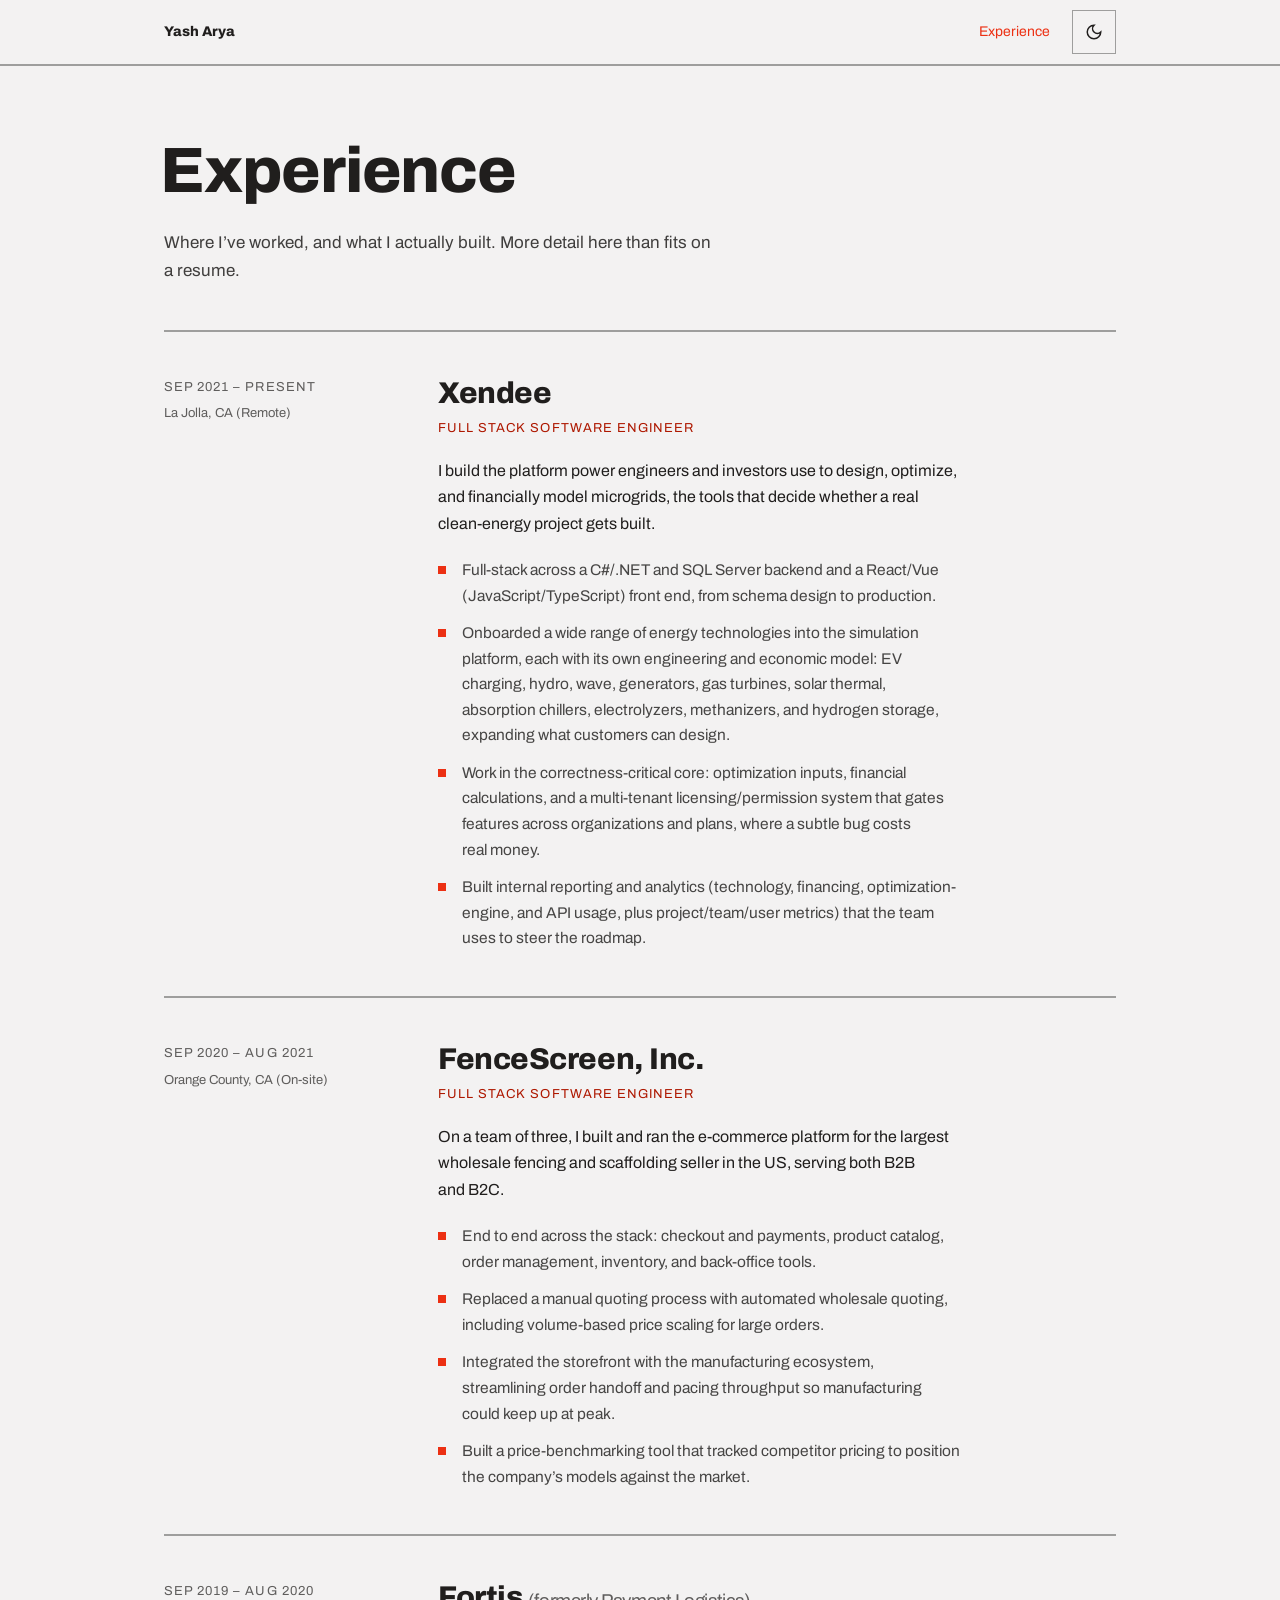
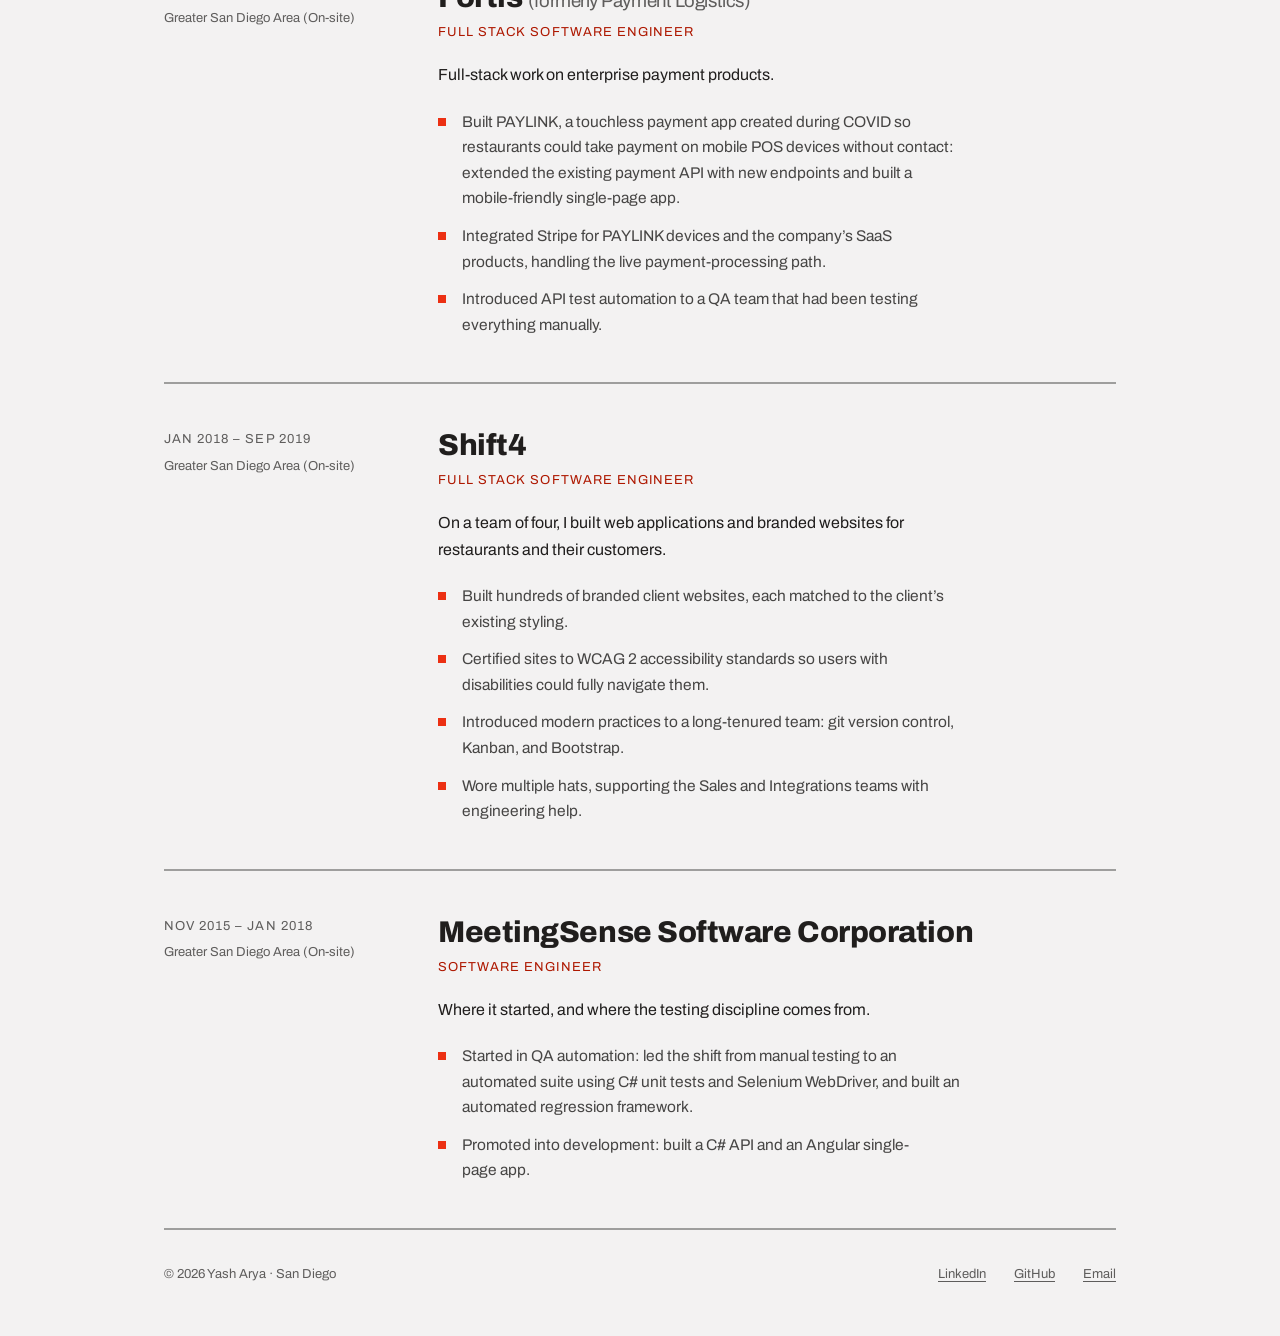
==== experience.html @ 6b177f48 "V1" ====
<!DOCTYPE html>
<html lang="en">
<head>
<meta charset="utf-8">
<meta name="viewport" content="width=device-width, initial-scale=1">
<title>Experience - Yash Arya</title>
<meta name="description" content="Where Yash Arya has worked, and what he actually built: Xendee, FenceScreen, Fortis, Shift4, and MeetingSense. More detail than fits on a resume.">
<meta property="og:title" content="Experience - Yash Arya">
<meta property="og:description" content="Where Yash Arya has worked, and what he actually built. More detail than fits on a resume.">
<meta property="og:type" content="website">
<meta property="og:url" content="https://yasharya.dev/experience">
<link rel="canonical" href="https://yasharya.dev/experience">
<link rel="icon" href="data:image/svg+xml,%3Csvg xmlns='http://www.w3.org/2000/svg' viewBox='0 0 64 64'%3E%3Crect width='64' height='64' fill='%23ec3013'/%3E%3Ctext x='32' y='43' font-family='Archivo,Arial,sans-serif' font-weight='800' font-size='28' fill='%23f3f2f2' text-anchor='middle'%3EYA%3C/text%3E%3C/svg%3E">
<link rel="preconnect" href="https://fonts.googleapis.com">
<link rel="preconnect" href="https://fonts.gstatic.com" crossorigin>
<link rel="stylesheet" href="https://fonts.googleapis.com/css2?family=Archivo:wght@400;600;800&display=swap" media="print" onload="this.media='all'">
<noscript><link rel="stylesheet" href="https://fonts.googleapis.com/css2?family=Archivo:wght@400;600;800&display=swap"></noscript>
<link rel="stylesheet" href="styles.css">
<script>/* Apply a saved theme choice before first paint to avoid a flash. */
try { var t = localStorage.getItem('ya-theme'); if (t) document.documentElement.setAttribute('data-theme', t); } catch (e) {}</script>
</head>
<body>
<a href="#main" class="skip-link">Skip to content</a>
<header>
  <nav class="nav" aria-label="Primary" style="padding: 10px max(clamp(20px, 5vw, 64px), calc((100% - 1080px) / 2 + clamp(20px, 5vw, 64px)))">
    <a href="index.html" class="nav-brand" style="text-decoration: none; color: inherit; display: inline-flex; align-items: center; min-height: 44px; margin-right: auto">Yash Arya</a>
    <a href="experience.html" aria-current="page" style="display: inline-flex; align-items: center; min-height: 44px; padding: 0 6px">Experience</a>
    <button type="button" id="theme-toggle" class="btn btn-secondary btn-icon theme-toggle" aria-label="Switch to dark mode" style="width: 44px; height: 44px">
      <svg class="icon-sun" width="18" height="18" viewBox="0 0 24 24" fill="none" stroke="currentColor" stroke-width="2" stroke-linecap="square" aria-hidden="true"><circle cx="12" cy="12" r="4"></circle><path d="M12 2v2M12 20v2M4.93 4.93l1.41 1.41M17.66 17.66l1.41 1.41M2 12h2M20 12h2M6.34 17.66l-1.41 1.41M19.07 4.93l-1.41 1.41"></path></svg>
      <svg class="icon-moon" width="18" height="18" viewBox="0 0 24 24" fill="none" stroke="currentColor" stroke-width="2" stroke-linecap="square" aria-hidden="true"><path d="M12 3a6 6 0 0 0 9 9 9 9 0 1 1-9-9Z"></path></svg>
    </button>
  </nav>
</header>
<main id="main">
  <div style="max-width: 1080px; margin: 0 auto; padding: 0 clamp(20px, 5vw, 64px)">

    <section aria-labelledby="experience-title" style="padding: clamp(48px, 8vh, 88px) 0 clamp(32px, 5vh, 48px)">
      <h1 id="experience-title" style="font-size: clamp(38px, 6vw, 64px); line-height: 1.04; letter-spacing: -0.02em; margin: 0 0 0 -0.058em">Experience</h1>
      <p style="font-size: 17px; line-height: 1.65; max-width: 58ch; margin: 24px 0 0; color: color-mix(in srgb, var(--color-text) 85%, transparent)">Where I&rsquo;ve worked, and what I actually built. More detail here than fits on a resume.</p>
    </section>

    <article aria-label="Xendee" style="display: flex; flex-wrap: wrap; gap: 20px clamp(32px, 5vw, 72px); padding: clamp(32px, 5vh, 48px) 0; border-top: 2px solid var(--color-divider)">
      <div style="flex: 0 1 210px; min-width: 180px">
        <p style="margin: 0; font-size: 13px; letter-spacing: 0.08em; text-transform: uppercase; font-feature-settings: 'tnum' 1; line-height: 1.6; color: color-mix(in srgb, var(--color-text) 70%, transparent)">Sep 2021 &ndash; Present</p>
        <p style="margin: 6px 0 0; font-size: 13px; line-height: 1.6; color: color-mix(in srgb, var(--color-text) 70%, transparent)">La Jolla, CA (Remote)</p>
      </div>
      <div style="flex: 1 1 46ch; min-width: min(100%, 300px)">
        <h2 style="font-size: clamp(24px, 3vw, 30px); line-height: 1.1; letter-spacing: -0.015em; margin: 0">Xendee</h2>
        <p style="margin: 8px 0 0; font-size: 13px; letter-spacing: 0.08em; text-transform: uppercase; color: var(--color-accent-700)">Full Stack Software Engineer</p>
        <p style="font-size: 16px; line-height: 1.65; max-width: 58ch; margin: 20px 0 0">I build the platform power engineers and investors use to design, optimize, and financially model microgrids, the tools that decide whether a real clean-energy project gets built.</p>
        <ul class="xp-list">
          <li>Full-stack across a C#/.NET and SQL Server backend and a React/Vue (JavaScript/TypeScript) front end, from schema design to production.</li>
          <li>Onboarded a wide range of energy technologies into the simulation platform, each with its own engineering and economic model: EV charging, hydro, wave, generators, gas turbines, solar thermal, absorption chillers, electrolyzers, methanizers, and hydrogen storage, expanding what customers can design.</li>
          <li>Work in the correctness-critical core: optimization inputs, financial calculations, and a multi-tenant licensing/permission system that gates features across organizations and plans, where a subtle bug costs real money.</li>
          <li>Built internal reporting and analytics (technology, financing, optimization-engine, and API usage, plus project/team/user metrics) that the team uses to steer the roadmap.</li>
        </ul>
      </div>
    </article>

    <article aria-label="FenceScreen, Inc." style="display: flex; flex-wrap: wrap; gap: 20px clamp(32px, 5vw, 72px); padding: clamp(32px, 5vh, 48px) 0; border-top: 2px solid var(--color-divider)">
      <div style="flex: 0 1 210px; min-width: 180px">
        <p style="margin: 0; font-size: 13px; letter-spacing: 0.08em; text-transform: uppercase; font-feature-settings: 'tnum' 1; line-height: 1.6; color: color-mix(in srgb, var(--color-text) 70%, transparent)">Sep 2020 &ndash; Aug 2021</p>
        <p style="margin: 6px 0 0; font-size: 13px; line-height: 1.6; color: color-mix(in srgb, var(--color-text) 70%, transparent)">Orange County, CA (On-site)</p>
      </div>
      <div style="flex: 1 1 46ch; min-width: min(100%, 300px)">
        <h2 style="font-size: clamp(24px, 3vw, 30px); line-height: 1.1; letter-spacing: -0.015em; margin: 0">FenceScreen, Inc.</h2>
        <p style="margin: 8px 0 0; font-size: 13px; letter-spacing: 0.08em; text-transform: uppercase; color: var(--color-accent-700)">Full Stack Software Engineer</p>
        <p style="font-size: 16px; line-height: 1.65; max-width: 58ch; margin: 20px 0 0">On a team of three, I built and ran the e-commerce platform for the largest wholesale fencing and scaffolding seller in the US, serving both B2B and B2C.</p>
        <ul class="xp-list">
          <li>End to end across the stack: checkout and payments, product catalog, order management, inventory, and back-office tools.</li>
          <li>Replaced a manual quoting process with automated wholesale quoting, including volume-based price scaling for large orders.</li>
          <li>Integrated the storefront with the manufacturing ecosystem, streamlining order handoff and pacing throughput so manufacturing could keep up at peak.</li>
          <li>Built a price-benchmarking tool that tracked competitor pricing to position the company&rsquo;s models against the market.</li>
        </ul>
      </div>
    </article>

    <article aria-label="Fortis (formerly Payment Logistics)" style="display: flex; flex-wrap: wrap; gap: 20px clamp(32px, 5vw, 72px); padding: clamp(32px, 5vh, 48px) 0; border-top: 2px solid var(--color-divider)">
      <div style="flex: 0 1 210px; min-width: 180px">
        <p style="margin: 0; font-size: 13px; letter-spacing: 0.08em; text-transform: uppercase; font-feature-settings: 'tnum' 1; line-height: 1.6; color: color-mix(in srgb, var(--color-text) 70%, transparent)">Sep 2019 &ndash; Aug 2020</p>
        <p style="margin: 6px 0 0; font-size: 13px; line-height: 1.6; color: color-mix(in srgb, var(--color-text) 70%, transparent)">Greater San Diego Area (On-site)</p>
      </div>
      <div style="flex: 1 1 46ch; min-width: min(100%, 300px)">
        <h2 style="font-size: clamp(24px, 3vw, 30px); line-height: 1.1; letter-spacing: -0.015em; margin: 0">Fortis <span style="font-weight: 400; font-size: 0.62em; color: color-mix(in srgb, var(--color-text) 70%, transparent)">(formerly Payment Logistics)</span></h2>
        <p style="margin: 8px 0 0; font-size: 13px; letter-spacing: 0.08em; text-transform: uppercase; color: var(--color-accent-700)">Full Stack Software Engineer</p>
        <p style="font-size: 16px; line-height: 1.65; max-width: 58ch; margin: 20px 0 0">Full-stack work on enterprise payment products.</p>
        <ul class="xp-list">
          <li>Built PAYLINK, a touchless payment app created during COVID so restaurants could take payment on mobile POS devices without contact: extended the existing payment API with new endpoints and built a mobile-friendly single-page app.</li>
          <li>Integrated Stripe for PAYLINK devices and the company&rsquo;s SaaS products, handling the live payment-processing path.</li>
          <li>Introduced API test automation to a QA team that had been testing everything manually.</li>
        </ul>
      </div>
    </article>

    <article aria-label="Shift4" style="display: flex; flex-wrap: wrap; gap: 20px clamp(32px, 5vw, 72px); padding: clamp(32px, 5vh, 48px) 0; border-top: 2px solid var(--color-divider)">
      <div style="flex: 0 1 210px; min-width: 180px">
        <p style="margin: 0; font-size: 13px; letter-spacing: 0.08em; text-transform: uppercase; font-feature-settings: 'tnum' 1; line-height: 1.6; color: color-mix(in srgb, var(--color-text) 70%, transparent)">Jan 2018 &ndash; Sep 2019</p>
        <p style="margin: 6px 0 0; font-size: 13px; line-height: 1.6; color: color-mix(in srgb, var(--color-text) 70%, transparent)">Greater San Diego Area (On-site)</p>
      </div>
      <div style="flex: 1 1 46ch; min-width: min(100%, 300px)">
        <h2 style="font-size: clamp(24px, 3vw, 30px); line-height: 1.1; letter-spacing: -0.015em; margin: 0">Shift4</h2>
        <p style="margin: 8px 0 0; font-size: 13px; letter-spacing: 0.08em; text-transform: uppercase; color: var(--color-accent-700)">Full Stack Software Engineer</p>
        <p style="font-size: 16px; line-height: 1.65; max-width: 58ch; margin: 20px 0 0">On a team of four, I built web applications and branded websites for restaurants and their customers.</p>
        <ul class="xp-list">
          <li>Built hundreds of branded client websites, each matched to the client&rsquo;s existing styling.</li>
          <li>Certified sites to WCAG 2 accessibility standards so users with disabilities could fully navigate them.</li>
          <li>Introduced modern practices to a long-tenured team: git version control, Kanban, and Bootstrap.</li>
          <li>Wore multiple hats, supporting the Sales and Integrations teams with engineering help.</li>
        </ul>
      </div>
    </article>

    <article aria-label="MeetingSense Software Corporation" style="display: flex; flex-wrap: wrap; gap: 20px clamp(32px, 5vw, 72px); padding: clamp(32px, 5vh, 48px) 0; border-top: 2px solid var(--color-divider)">
      <div style="flex: 0 1 210px; min-width: 180px">
        <p style="margin: 0; font-size: 13px; letter-spacing: 0.08em; text-transform: uppercase; font-feature-settings: 'tnum' 1; line-height: 1.6; color: color-mix(in srgb, var(--color-text) 70%, transparent)">Nov 2015 &ndash; Jan 2018</p>
        <p style="margin: 6px 0 0; font-size: 13px; line-height: 1.6; color: color-mix(in srgb, var(--color-text) 70%, transparent)">Greater San Diego Area (On-site)</p>
      </div>
      <div style="flex: 1 1 46ch; min-width: min(100%, 300px)">
        <h2 style="font-size: clamp(24px, 3vw, 30px); line-height: 1.1; letter-spacing: -0.015em; margin: 0">MeetingSense Software Corporation</h2>
        <p style="margin: 8px 0 0; font-size: 13px; letter-spacing: 0.08em; text-transform: uppercase; color: var(--color-accent-700)">Software Engineer</p>
        <p style="font-size: 16px; line-height: 1.65; max-width: 58ch; margin: 20px 0 0">Where it started, and where the testing discipline comes from.</p>
        <ul class="xp-list">
          <li>Started in QA automation: led the shift from manual testing to an automated suite using C# unit tests and Selenium WebDriver, and built an automated regression framework.</li>
          <li>Promoted into development: built a C# API and an Angular single-page app.</li>
        </ul>
      </div>
    </article>

    <footer style="border-top: 2px solid var(--color-divider); padding: 22px 0 40px; display: flex; flex-wrap: wrap; align-items: center; gap: 8px 28px; font-size: 13px; color: color-mix(in srgb, var(--color-text) 70%, transparent)">
      <p style="margin: 0; margin-right: auto">&copy; 2026 Yash Arya · San Diego</p>
      <a href="https://linkedin.com/in/yasharyadev" style="display: inline-flex; align-items: center; min-height: 44px; color: inherit">LinkedIn</a>
      <a href="https://github.com/yasharya-dev" style="display: inline-flex; align-items: center; min-height: 44px; color: inherit">GitHub</a>
      <a href="mailto:yash@yasharya.dev" style="display: inline-flex; align-items: center; min-height: 44px; color: inherit">Email</a>
    </footer>

  </div>
</main>
<script src="theme.js"></script>
</body>
</html>
---- styles.css ----
/* Modernist — design-system tokens and component classes. This file is the source of truth for the system's look; retune it here and see readme.md. */
/* Font (Archivo) loads via <link> in each page's <head>, not @import. */

:root {
  --color-bg: #f3f2f2;
  --color-surface: #eae9e9;
  --color-text: #201e1d;
  --color-accent: #ec3013;
  --color-accent-2: #e15b47;
  --color-divider: color-mix(in srgb, #201e1d 40%, transparent);

  /* Tonal ramps — generated in OKLCH on one shared lightness scale, so the
     same step of any role matches the others in visual value. */
  --color-neutral-100: #f8f4f4;
  --color-neutral-200: #eae7e7;
  --color-neutral-300: #d7d3d3;
  --color-neutral-400: #bab6b6;
  --color-neutral-500: #9b9797;
  --color-neutral-600: #7d7979;
  --color-neutral-700: #605d5d;
  --color-neutral-800: #444141;
  --color-neutral-900: #2d2b2b;

  --color-accent-100: #fff2ef;
  --color-accent-200: #ffe0d9;
  --color-accent-300: #ffc4b8;
  --color-accent-400: #ff9783;
  --color-accent-500: #ff563c;
  --color-accent-600: #dd2b0f;
  --color-accent-700: #ae1800;
  --color-accent-800: #7c1405;
  --color-accent-900: #4d170e;

  --color-accent-2-100: #fff2ef;
  --color-accent-2-200: #ffe0da;
  --color-accent-2-300: #ffc4b9;
  --color-accent-2-400: #ff9784;
  --color-accent-2-500: #ef6853;
  --color-accent-2-600: #c94b39;
  --color-accent-2-700: #9e3526;
  --color-accent-2-800: #71261b;
  --color-accent-2-900: #471d16;

  --font-heading: "Archivo", system-ui, sans-serif;
  --font-heading-weight: 800;
  --font-body: "Archivo", system-ui, sans-serif;

  --space-1: 4.0px;
  --space-2: 8.0px;
  --space-3: 12.0px;
  --space-4: 16.0px;
  --space-6: 24.0px;
  --space-8: 32.0px;

  --radius-sm: 0px;
  --radius-md: 0px;
  --radius-lg: 0px;

  /* Elevation — derived from the ground: soft ink-tinted shadows on a
     light theme, a hairline edge + ambient darkness on a dark one. */
  --shadow-sm: 0 1px 2px color-mix(in srgb, #2d2b2b 14%, transparent);
  --shadow-md: 0 3px 10px color-mix(in srgb, #2d2b2b 16%, transparent);
  --shadow-lg: 0 12px 32px color-mix(in srgb, #2d2b2b 22%, transparent);
}

body {
  background: var(--color-bg);
  color: var(--color-text);
  font-family: var(--font-body);
}
h1, h2, h3, h4 { font-family: var(--font-heading); font-weight: var(--font-heading-weight); }

.grayscale{filter:grayscale(1) contrast(1.08)}

/* ══════════════════════════════════════════════════════════════════════════
   Components — built with the tokens above. Plain CSS
   on plain HTML: no JavaScript, no build step. Each class is documented in
   readme.md and demonstrated in foundations/ and components/.
   ══════════════════════════════════════════════════════════════════════ */

*, *::before, *::after { box-sizing: border-box; }
body { margin: 0; font-size: 15px; line-height: 1.55; font-weight: 400; }
h1, h2, h3, h4, h5, h6 {
  font-family: var(--font-heading); font-weight: var(--font-heading-weight);
  line-height: 1.12; letter-spacing: -0.015em; margin: 0 0 var(--space-2);
}
h1 { font-size: 42px; }
h2 { font-size: 32px; }
h3 { font-size: 25px; }
h4 { font-size: 20px; }
h5 { font-size: 16px; }
h6 { font-size: 13px; }
h6 { letter-spacing: 0.08em; text-transform: uppercase; }
p { margin: 0 0 var(--space-3); }
a { color: var(--color-accent); text-underline-offset: 3px; }
img { display: block; max-width: 100%; }
figure { margin: 0; }
figcaption {
  font-size: 11px; margin-top: var(--space-1);
  color: color-mix(in srgb, var(--color-text) 55%, transparent);
}
.text-muted { color: color-mix(in srgb, var(--color-text) 55%, transparent); }
:focus { outline: none; }
:focus-visible { outline: 2px solid var(--color-accent); outline-offset: 2px; }
::selection { background: color-mix(in srgb, var(--color-accent) 30%, transparent); }

/* — rules — */
.hr {
  height: 2px; border: 0; margin: var(--space-4) 0;
  background: var(--color-divider);
}

/* — buttons — */
.btn {
  display: inline-flex; align-items: center; justify-content: center; gap: 6px;
  cursor: pointer; text-decoration: none;
  font-family: var(--font-heading); font-weight: var(--font-heading-weight);
  font-size: 14px; line-height: 1.2; color: var(--color-text); /* matches the .input's 14px —
     the pair sits side by side in sign-up rows */
  background: transparent; border: 1px solid transparent;
  padding: var(--space-2) calc(var(--space-3) * 1.2);
  border-radius: var(--radius-md);
}
.btn svg { display: block; }
.btn:disabled { opacity: 0.45; cursor: not-allowed; }
.btn-primary { background: var(--color-accent); color: var(--color-bg); }
.btn-primary:hover { background: var(--color-accent-600); }
.btn-primary:active { background: var(--color-accent-700); }
.btn-secondary { border-color: var(--color-divider); }
.btn-secondary:hover { background: color-mix(in srgb, var(--color-text) 7%, transparent); }
.btn-secondary:active { background: color-mix(in srgb, var(--color-text) 14%, transparent); }
.btn-ghost { color: var(--color-accent); padding-inline: var(--space-1); }
.btn-ghost:hover { background: color-mix(in srgb, var(--color-accent) 10%, transparent); }
.btn-ghost:active { background: color-mix(in srgb, var(--color-accent) 18%, transparent); }
.btn-icon { width: 36px; height: 36px; padding: 0; }
.btn-block { width: 100%; margin-top: var(--space-2); justify-content: flex-start; text-align: left; }

/* — forms — */
.field > label {
  display: block; font-size: 12px; margin-bottom: 5px;
  color: color-mix(in srgb, var(--color-text) 70%, transparent);
}
.input {
  width: 100%; min-height: 36px; padding: 6px 10px; font: inherit;
  font-size: 14px; color: var(--color-text); caret-color: var(--color-accent);
  background: var(--color-surface);
  border: 1px solid var(--color-divider); border-radius: var(--radius-md);
}
.input:hover { border-color: color-mix(in srgb, var(--color-text) 45%, transparent); }
.input:focus-visible { border-color: var(--color-accent); outline-offset: 0; }
textarea.input { min-height: 90px; resize: vertical; }
.radio { display: inline-flex; align-items: center; gap: 8px; cursor: pointer; font-size: 14px; }
.radio input, .seg-opt input {
  position: absolute; opacity: 0; width: 0; height: 0; pointer-events: none;
}
.radio .dot {
  width: 16px; height: 16px; flex: none; border-radius: 50%;
  border: 1.5px solid var(--color-divider);
}
.radio:hover .dot { border-color: var(--color-accent); }
.radio input:checked + .dot {
  border-color: var(--color-accent); background: var(--color-accent);
  box-shadow: inset 0 0 0 4px var(--color-bg);
}
.radio input:focus-visible + .dot { outline: 2px solid var(--color-accent); outline-offset: 2px; }
.seg {
  display: inline-flex; overflow: hidden;
  border: 1px solid var(--color-divider); border-radius: var(--radius-md);
}
.seg-opt {
  display: inline-flex; align-items: center; gap: 6px;
  padding: 7px 12px; font-size: 13px; cursor: pointer;
}
.seg-opt + .seg-opt { border-left: 1px solid var(--color-divider); }
.seg-opt:has(input:checked) { background: var(--color-accent); color: var(--color-bg); }
.seg-opt:not(:has(input:checked)):hover { background: color-mix(in srgb, var(--color-text) 7%, transparent); }
.seg-opt:has(input:focus-visible) { outline: 2px solid var(--color-accent); outline-offset: -2px; }

/* — cards — */
.card {
  display: flex; flex-direction: column; gap: var(--space-2);
  padding: var(--space-3); border-radius: var(--radius-md); background: var(--color-surface);
}
.card-kicker { font-size: 10px; letter-spacing: 0.1em; text-transform: uppercase; color: var(--color-accent); }
.card-title {
  font-family: var(--font-heading); font-weight: var(--font-heading-weight);
  font-size: 17px; line-height: 1.2;
}
.card-body { margin: 0; font-size: 13px; opacity: 0.8; flex: 1; }
.card-meta {
  display: flex; align-items: center; gap: 6px; font-size: 11px;
  color: color-mix(in srgb, var(--color-text) 50%, transparent);
}
.elev-sm { box-shadow: var(--shadow-sm); }
.elev-md { box-shadow: var(--shadow-md); }
.elev-lg { box-shadow: var(--shadow-lg); }

/* — tags — */
.tag {
  display: inline-flex; align-items: center; font-size: 11px;
  letter-spacing: 0.02em; padding: 3px 10px;
  border-radius: calc(var(--radius-md) * 0.75);
}
.tag-accent { background: var(--color-accent-100); color: var(--color-accent-800); }
.tag-accent-2 { background: var(--color-accent-2-100); color: var(--color-accent-2-800); }
.tag-neutral { background: var(--color-neutral-100); color: var(--color-neutral-800); }
.tag-outline { border: 1px solid var(--color-accent); color: var(--color-accent); }

/* — navigation — */
.nav {
  display: flex; align-items: center; gap: var(--space-4);
  padding: var(--space-3) var(--space-4);
  border-bottom: 2px solid var(--color-divider);
}
.nav-brand {
  font-family: var(--font-heading); font-weight: var(--font-heading-weight);
  font-size: 18px; margin-right: auto;
}
.nav a { color: inherit; text-decoration: none; font-size: 14px; }
.nav a:hover, .nav a[aria-current='page'] { color: var(--color-accent); }

/* — tables — */
.table { width: 100%; border-collapse: collapse; font-size: 14px; }
.table th {
  text-align: left; font-size: 11px; letter-spacing: 0.08em; text-transform: uppercase;
  color: color-mix(in srgb, var(--color-text) 60%, transparent);
  padding: var(--space-2); border-bottom: 2px solid var(--color-divider);
}
.table td {
  padding: var(--space-2);
  border-bottom: 1px solid var(--color-divider);
}
.table tbody tr:hover { background: color-mix(in srgb, var(--color-text) 4%, transparent); }

/* — dialog — */
.dialog-backdrop {
  position: fixed; inset: 0; display: grid; place-items: center;
  padding: var(--space-4);
  background: color-mix(in srgb, var(--color-neutral-900) 50%, transparent);
}
.dialog {
  width: min(440px, 100%); display: flex; flex-direction: column; gap: var(--space-3);
  padding: var(--space-4); border-radius: var(--radius-lg);
  background: var(--color-surface); box-shadow: var(--shadow-lg);
}
.dialog-title {
  font-family: var(--font-heading); font-weight: var(--font-heading-weight);
  font-size: 20px;
}
.dialog-body { font-size: 14px; opacity: 0.85; }
.dialog-actions { display: flex; justify-content: flex-end; gap: var(--space-2); margin-top: var(--space-2); }

/* ==========================================================================
   App layer: site-specific styles for yasharya.dev (theming, skip link,
   experience list). Design-system tokens and components are above.
   ========================================================================== */

html { -webkit-text-size-adjust: 100%; }
body { margin: 0; text-wrap: pretty; }
a { color: var(--color-accent-700); }
a:hover { color: var(--color-accent); }

/* Dark theme: the same tokens re-seated on a near-black ground. Applied by the
   toggle (html[data-theme='dark']) or by the OS when the visitor hasn't chosen. */
html[data-theme='dark'] {
  color-scheme: dark;
  --color-bg: #171615; --color-surface: #211f1e; --color-text: #f3f2f2;
  --color-divider: color-mix(in srgb, #f3f2f2 40%, transparent);
  --color-neutral-100: #2d2b2b; --color-neutral-200: #444141; --color-neutral-300: #605d5d;
  --color-neutral-400: #7d7979; --color-neutral-600: #bab6b6; --color-neutral-700: #d7d3d3;
  --color-neutral-800: #eae7e7; --color-neutral-900: #f8f4f4;
  --color-accent-100: #4d170e; --color-accent-200: #7c1405; --color-accent-300: #ae1800;
  --color-accent-400: #dd2b0f; --color-accent-600: #ff9783; --color-accent-700: #ffc4b8;
  --color-accent-800: #ffe0d9; --color-accent-900: #fff2ef;
  --shadow-sm: 0 1px 2px rgba(0,0,0,0.5); --shadow-md: 0 3px 10px rgba(0,0,0,0.55); --shadow-lg: 0 12px 32px rgba(0,0,0,0.6);
}
@media (prefers-color-scheme: dark) {
  html:not([data-theme='light']) {
    color-scheme: dark;
    --color-bg: #171615; --color-surface: #211f1e; --color-text: #f3f2f2;
    --color-divider: color-mix(in srgb, #f3f2f2 40%, transparent);
    --color-neutral-100: #2d2b2b; --color-neutral-200: #444141; --color-neutral-300: #605d5d;
    --color-neutral-400: #7d7979; --color-neutral-600: #bab6b6; --color-neutral-700: #d7d3d3;
    --color-neutral-800: #eae7e7; --color-neutral-900: #f8f4f4;
    --color-accent-100: #4d170e; --color-accent-200: #7c1405; --color-accent-300: #ae1800;
    --color-accent-400: #dd2b0f; --color-accent-600: #ff9783; --color-accent-700: #ffc4b8;
    --color-accent-800: #ffe0d9; --color-accent-900: #fff2ef;
    --shadow-sm: 0 1px 2px rgba(0,0,0,0.5); --shadow-md: 0 3px 10px rgba(0,0,0,0.55); --shadow-lg: 0 12px 32px rgba(0,0,0,0.6);
  }
}

/* Skip-to-content link: off-screen until focused. */
.skip-link {
  position: fixed; left: 16px; top: -100px; z-index: 100;
  background: var(--color-accent); color: #f3f2f2;
  padding: 12px 16px; font-family: var(--font-heading); font-weight: 800;
  font-size: 14px; text-decoration: none;
}
.skip-link:focus { top: 16px; }

/* Theme toggle icon: moon shows in light mode (tap to go dark), sun in dark mode. */
.theme-toggle .icon-sun { display: none; }
.theme-toggle .icon-moon { display: block; }
html[data-theme='dark'] .theme-toggle .icon-sun { display: block; }
html[data-theme='dark'] .theme-toggle .icon-moon { display: none; }
@media (prefers-color-scheme: dark) {
  html:not([data-theme='light']) .theme-toggle .icon-sun { display: block; }
  html:not([data-theme='light']) .theme-toggle .icon-moon { display: none; }
}

/* Experience list: accent square bullet markers. */
.xp-list { list-style: none; margin: 20px 0 0; padding: 0; display: grid; gap: 12px; }
.xp-list li {
  position: relative; padding-left: 24px;
  font-size: 15.5px; line-height: 1.65; max-width: 58ch;
  color: color-mix(in srgb, var(--color-text) 82%, transparent);
}
.xp-list li::before {
  content: ''; position: absolute; left: 0; top: 9px;
  width: 8px; height: 8px; background: var(--color-accent);
}
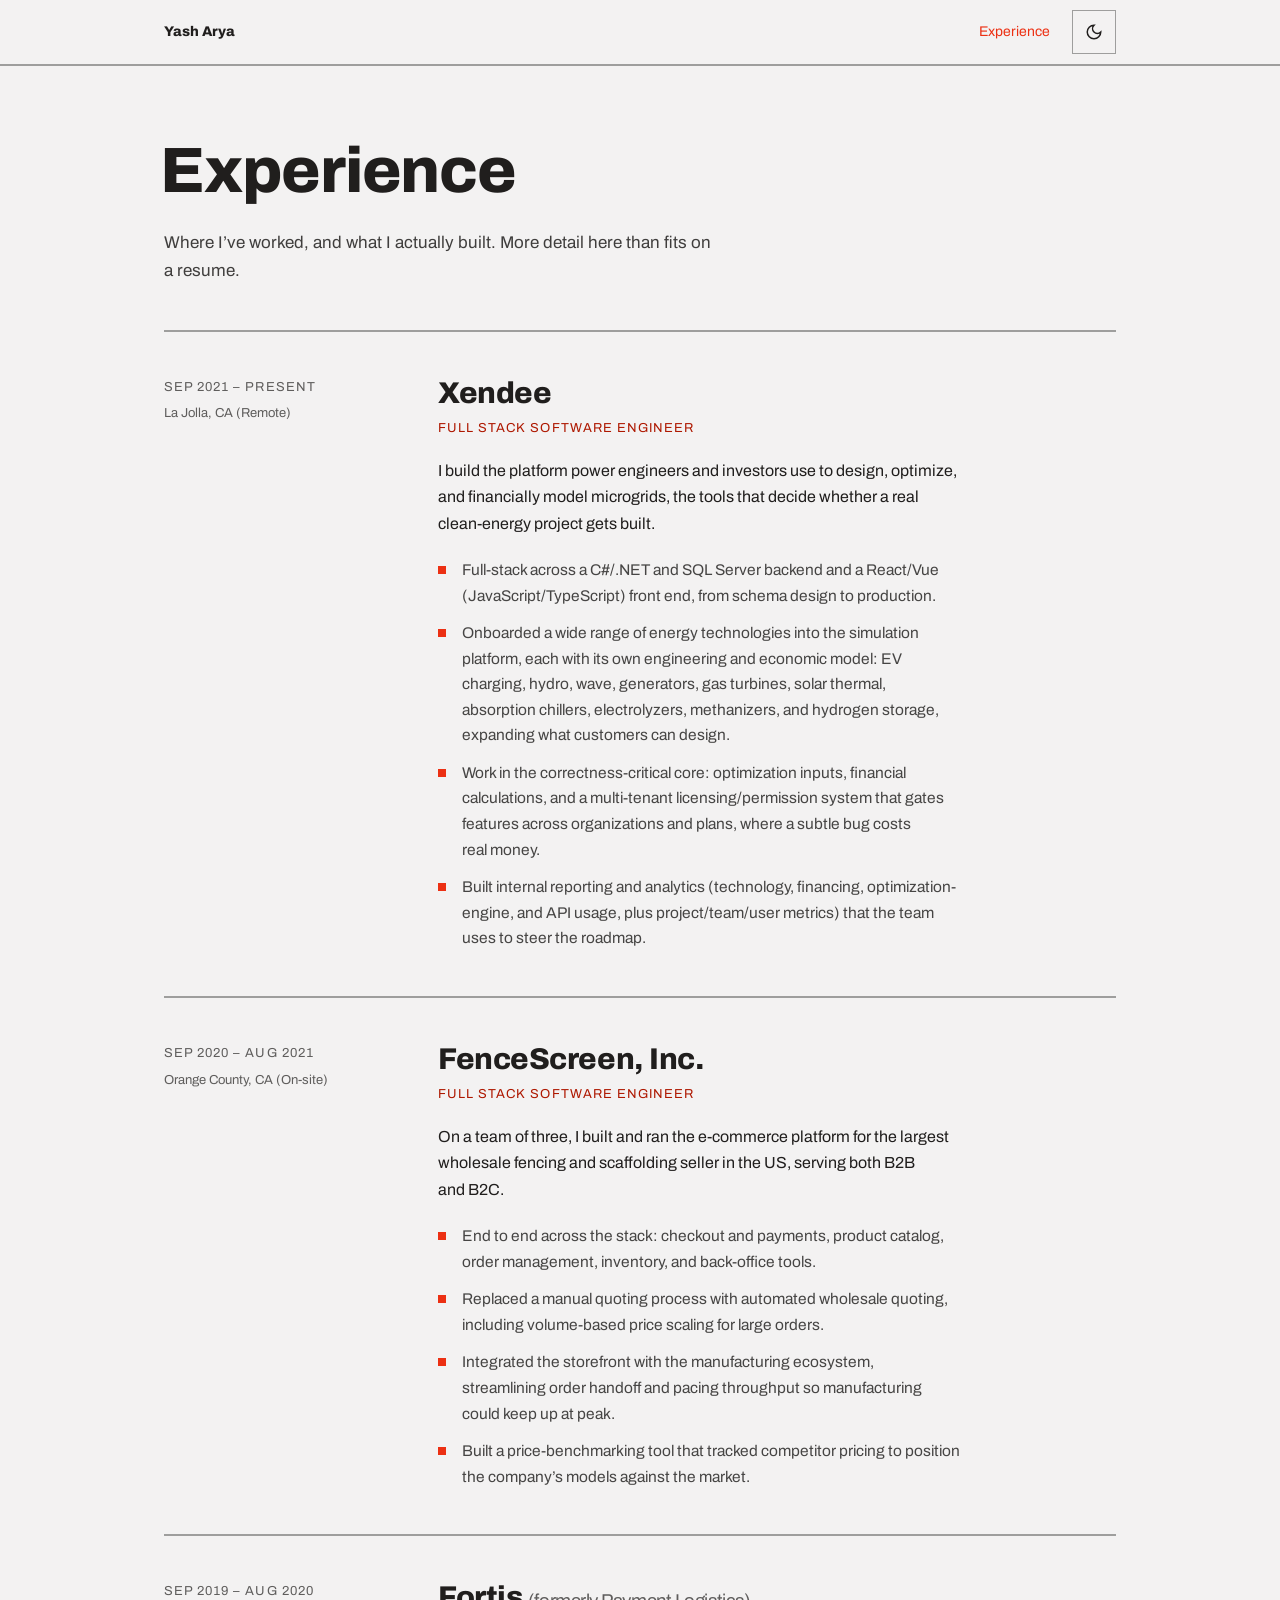
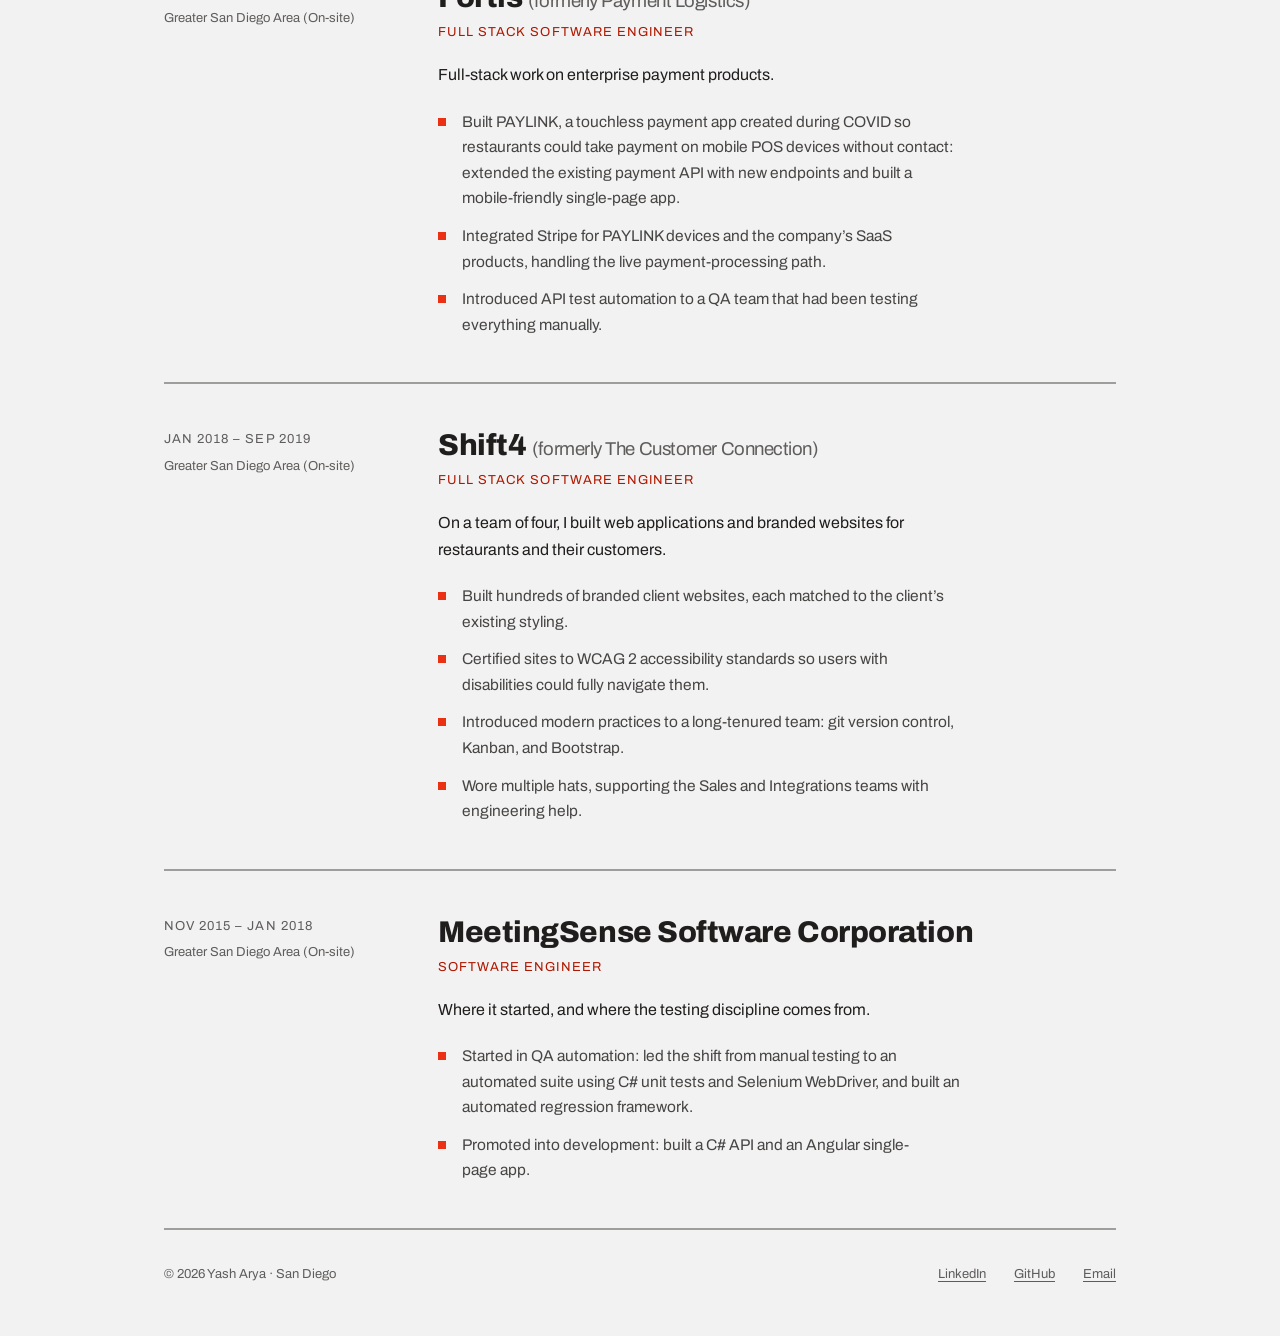
==== commit 0fa976de: "V2" ====
--- a/experience.html
+++ b/experience.html
@@ -22,32 +22,32 @@
 <body>
 <a href="#main" class="skip-link">Skip to content</a>
 <header>
-  <nav class="nav" aria-label="Primary" style="padding: 10px max(clamp(20px, 5vw, 64px), calc((100% - 1080px) / 2 + clamp(20px, 5vw, 64px)))">
-    <a href="index.html" class="nav-brand" style="text-decoration: none; color: inherit; display: inline-flex; align-items: center; min-height: 44px; margin-right: auto">Yash Arya</a>
-    <a href="experience.html" aria-current="page" style="display: inline-flex; align-items: center; min-height: 44px; padding: 0 6px">Experience</a>
-    <button type="button" id="theme-toggle" class="btn btn-secondary btn-icon theme-toggle" aria-label="Switch to dark mode" style="width: 44px; height: 44px">
+  <nav class="nav" aria-label="Primary">
+    <a href="index.html" class="nav-brand">Yash Arya</a>
+    <a href="experience.html" class="nav-link" aria-current="page">Experience</a>
+    <button type="button" id="theme-toggle" class="btn btn-secondary btn-icon theme-toggle" aria-label="Switch to dark mode">
       <svg class="icon-sun" width="18" height="18" viewBox="0 0 24 24" fill="none" stroke="currentColor" stroke-width="2" stroke-linecap="square" aria-hidden="true"><circle cx="12" cy="12" r="4"></circle><path d="M12 2v2M12 20v2M4.93 4.93l1.41 1.41M17.66 17.66l1.41 1.41M2 12h2M20 12h2M6.34 17.66l-1.41 1.41M19.07 4.93l-1.41 1.41"></path></svg>
       <svg class="icon-moon" width="18" height="18" viewBox="0 0 24 24" fill="none" stroke="currentColor" stroke-width="2" stroke-linecap="square" aria-hidden="true"><path d="M12 3a6 6 0 0 0 9 9 9 9 0 1 1-9-9Z"></path></svg>
     </button>
   </nav>
 </header>
 <main id="main">
-  <div style="max-width: 1080px; margin: 0 auto; padding: 0 clamp(20px, 5vw, 64px)">
+  <div class="wrap">
 
-    <section aria-labelledby="experience-title" style="padding: clamp(48px, 8vh, 88px) 0 clamp(32px, 5vh, 48px)">
-      <h1 id="experience-title" style="font-size: clamp(38px, 6vw, 64px); line-height: 1.04; letter-spacing: -0.02em; margin: 0 0 0 -0.058em">Experience</h1>
-      <p style="font-size: 17px; line-height: 1.65; max-width: 58ch; margin: 24px 0 0; color: color-mix(in srgb, var(--color-text) 85%, transparent)">Where I&rsquo;ve worked, and what I actually built. More detail here than fits on a resume.</p>
+    <section class="xp-intro" aria-labelledby="experience-title">
+      <h1 id="experience-title">Experience</h1>
+      <p class="lead">Where I&rsquo;ve worked, and what I actually built. More detail here than fits on a resume.</p>
     </section>
 
-    <article aria-label="Xendee" style="display: flex; flex-wrap: wrap; gap: 20px clamp(32px, 5vw, 72px); padding: clamp(32px, 5vh, 48px) 0; border-top: 2px solid var(--color-divider)">
-      <div style="flex: 0 1 210px; min-width: 180px">
-        <p style="margin: 0; font-size: 13px; letter-spacing: 0.08em; text-transform: uppercase; font-feature-settings: 'tnum' 1; line-height: 1.6; color: color-mix(in srgb, var(--color-text) 70%, transparent)">Sep 2021 &ndash; Present</p>
-        <p style="margin: 6px 0 0; font-size: 13px; line-height: 1.6; color: color-mix(in srgb, var(--color-text) 70%, transparent)">La Jolla, CA (Remote)</p>
+    <article class="xp-entry" aria-label="Xendee">
+      <div class="xp-meta">
+        <p class="xp-date">Sep 2021 &ndash; Present</p>
+        <p class="xp-loc">La Jolla, CA (Remote)</p>
       </div>
-      <div style="flex: 1 1 46ch; min-width: min(100%, 300px)">
-        <h2 style="font-size: clamp(24px, 3vw, 30px); line-height: 1.1; letter-spacing: -0.015em; margin: 0">Xendee</h2>
-        <p style="margin: 8px 0 0; font-size: 13px; letter-spacing: 0.08em; text-transform: uppercase; color: var(--color-accent-700)">Full Stack Software Engineer</p>
-        <p style="font-size: 16px; line-height: 1.65; max-width: 58ch; margin: 20px 0 0">I build the platform power engineers and investors use to design, optimize, and financially model microgrids, the tools that decide whether a real clean-energy project gets built.</p>
+      <div class="xp-body">
+        <h2>Xendee</h2>
+        <p class="xp-role">Full Stack Software Engineer</p>
+        <p class="xp-summary">I build the platform power engineers and investors use to design, optimize, and financially model microgrids, the tools that decide whether a real clean-energy project gets built.</p>
         <ul class="xp-list">
           <li>Full-stack across a C#/.NET and SQL Server backend and a React/Vue (JavaScript/TypeScript) front end, from schema design to production.</li>
           <li>Onboarded a wide range of energy technologies into the simulation platform, each with its own engineering and economic model: EV charging, hydro, wave, generators, gas turbines, solar thermal, absorption chillers, electrolyzers, methanizers, and hydrogen storage, expanding what customers can design.</li>
@@ -57,15 +57,15 @@
       </div>
     </article>
 
-    <article aria-label="FenceScreen, Inc." style="display: flex; flex-wrap: wrap; gap: 20px clamp(32px, 5vw, 72px); padding: clamp(32px, 5vh, 48px) 0; border-top: 2px solid var(--color-divider)">
-      <div style="flex: 0 1 210px; min-width: 180px">
-        <p style="margin: 0; font-size: 13px; letter-spacing: 0.08em; text-transform: uppercase; font-feature-settings: 'tnum' 1; line-height: 1.6; color: color-mix(in srgb, var(--color-text) 70%, transparent)">Sep 2020 &ndash; Aug 2021</p>
-        <p style="margin: 6px 0 0; font-size: 13px; line-height: 1.6; color: color-mix(in srgb, var(--color-text) 70%, transparent)">Orange County, CA (On-site)</p>
+    <article class="xp-entry" aria-label="FenceScreen, Inc.">
+      <div class="xp-meta">
+        <p class="xp-date">Sep 2020 &ndash; Aug 2021</p>
+        <p class="xp-loc">Orange County, CA (On-site)</p>
       </div>
-      <div style="flex: 1 1 46ch; min-width: min(100%, 300px)">
-        <h2 style="font-size: clamp(24px, 3vw, 30px); line-height: 1.1; letter-spacing: -0.015em; margin: 0">FenceScreen, Inc.</h2>
-        <p style="margin: 8px 0 0; font-size: 13px; letter-spacing: 0.08em; text-transform: uppercase; color: var(--color-accent-700)">Full Stack Software Engineer</p>
-        <p style="font-size: 16px; line-height: 1.65; max-width: 58ch; margin: 20px 0 0">On a team of three, I built and ran the e-commerce platform for the largest wholesale fencing and scaffolding seller in the US, serving both B2B and B2C.</p>
+      <div class="xp-body">
+        <h2>FenceScreen, Inc.</h2>
+        <p class="xp-role">Full Stack Software Engineer</p>
+        <p class="xp-summary">On a team of three, I built and ran the e-commerce platform for the largest wholesale fencing and scaffolding seller in the US, serving both B2B and B2C.</p>
         <ul class="xp-list">
           <li>End to end across the stack: checkout and payments, product catalog, order management, inventory, and back-office tools.</li>
           <li>Replaced a manual quoting process with automated wholesale quoting, including volume-based price scaling for large orders.</li>
@@ -75,15 +75,15 @@
       </div>
     </article>
 
-    <article aria-label="Fortis (formerly Payment Logistics)" style="display: flex; flex-wrap: wrap; gap: 20px clamp(32px, 5vw, 72px); padding: clamp(32px, 5vh, 48px) 0; border-top: 2px solid var(--color-divider)">
-      <div style="flex: 0 1 210px; min-width: 180px">
-        <p style="margin: 0; font-size: 13px; letter-spacing: 0.08em; text-transform: uppercase; font-feature-settings: 'tnum' 1; line-height: 1.6; color: color-mix(in srgb, var(--color-text) 70%, transparent)">Sep 2019 &ndash; Aug 2020</p>
-        <p style="margin: 6px 0 0; font-size: 13px; line-height: 1.6; color: color-mix(in srgb, var(--color-text) 70%, transparent)">Greater San Diego Area (On-site)</p>
+    <article class="xp-entry" aria-label="Fortis (formerly Payment Logistics)">
+      <div class="xp-meta">
+        <p class="xp-date">Sep 2019 &ndash; Aug 2020</p>
+        <p class="xp-loc">Greater San Diego Area (On-site)</p>
       </div>
-      <div style="flex: 1 1 46ch; min-width: min(100%, 300px)">
-        <h2 style="font-size: clamp(24px, 3vw, 30px); line-height: 1.1; letter-spacing: -0.015em; margin: 0">Fortis <span style="font-weight: 400; font-size: 0.62em; color: color-mix(in srgb, var(--color-text) 70%, transparent)">(formerly Payment Logistics)</span></h2>
-        <p style="margin: 8px 0 0; font-size: 13px; letter-spacing: 0.08em; text-transform: uppercase; color: var(--color-accent-700)">Full Stack Software Engineer</p>
-        <p style="font-size: 16px; line-height: 1.65; max-width: 58ch; margin: 20px 0 0">Full-stack work on enterprise payment products.</p>
+      <div class="xp-body">
+        <h2>Fortis <span class="xp-note">(formerly Payment Logistics)</span></h2>
+        <p class="xp-role">Full Stack Software Engineer</p>
+        <p class="xp-summary">Full-stack work on enterprise payment products.</p>
         <ul class="xp-list">
           <li>Built PAYLINK, a touchless payment app created during COVID so restaurants could take payment on mobile POS devices without contact: extended the existing payment API with new endpoints and built a mobile-friendly single-page app.</li>
           <li>Integrated Stripe for PAYLINK devices and the company&rsquo;s SaaS products, handling the live payment-processing path.</li>
@@ -92,15 +92,15 @@
       </div>
     </article>
 
-    <article aria-label="Shift4" style="display: flex; flex-wrap: wrap; gap: 20px clamp(32px, 5vw, 72px); padding: clamp(32px, 5vh, 48px) 0; border-top: 2px solid var(--color-divider)">
-      <div style="flex: 0 1 210px; min-width: 180px">
-        <p style="margin: 0; font-size: 13px; letter-spacing: 0.08em; text-transform: uppercase; font-feature-settings: 'tnum' 1; line-height: 1.6; color: color-mix(in srgb, var(--color-text) 70%, transparent)">Jan 2018 &ndash; Sep 2019</p>
-        <p style="margin: 6px 0 0; font-size: 13px; line-height: 1.6; color: color-mix(in srgb, var(--color-text) 70%, transparent)">Greater San Diego Area (On-site)</p>
+    <article class="xp-entry" aria-label="Shift4 (formerly Payment Logistics)">
+      <div class="xp-meta">
+        <p class="xp-date">Jan 2018 &ndash; Sep 2019</p>
+        <p class="xp-loc">Greater San Diego Area (On-site)</p>
       </div>
-      <div style="flex: 1 1 46ch; min-width: min(100%, 300px)">
-        <h2 style="font-size: clamp(24px, 3vw, 30px); line-height: 1.1; letter-spacing: -0.015em; margin: 0">Shift4</h2>
-        <p style="margin: 8px 0 0; font-size: 13px; letter-spacing: 0.08em; text-transform: uppercase; color: var(--color-accent-700)">Full Stack Software Engineer</p>
-        <p style="font-size: 16px; line-height: 1.65; max-width: 58ch; margin: 20px 0 0">On a team of four, I built web applications and branded websites for restaurants and their customers.</p>
+      <div class="xp-body">
+        <h2>Shift4 <span class="xp-note">(formerly The Customer Connection)</span></h2>
+        <p class="xp-role">Full Stack Software Engineer</p>
+        <p class="xp-summary">On a team of four, I built web applications and branded websites for restaurants and their customers.</p>
         <ul class="xp-list">
           <li>Built hundreds of branded client websites, each matched to the client&rsquo;s existing styling.</li>
           <li>Certified sites to WCAG 2 accessibility standards so users with disabilities could fully navigate them.</li>
@@ -110,15 +110,15 @@
       </div>
     </article>
 
-    <article aria-label="MeetingSense Software Corporation" style="display: flex; flex-wrap: wrap; gap: 20px clamp(32px, 5vw, 72px); padding: clamp(32px, 5vh, 48px) 0; border-top: 2px solid var(--color-divider)">
-      <div style="flex: 0 1 210px; min-width: 180px">
-        <p style="margin: 0; font-size: 13px; letter-spacing: 0.08em; text-transform: uppercase; font-feature-settings: 'tnum' 1; line-height: 1.6; color: color-mix(in srgb, var(--color-text) 70%, transparent)">Nov 2015 &ndash; Jan 2018</p>
-        <p style="margin: 6px 0 0; font-size: 13px; line-height: 1.6; color: color-mix(in srgb, var(--color-text) 70%, transparent)">Greater San Diego Area (On-site)</p>
+    <article class="xp-entry" aria-label="MeetingSense Software Corporation">
+      <div class="xp-meta">
+        <p class="xp-date">Nov 2015 &ndash; Jan 2018</p>
+        <p class="xp-loc">Greater San Diego Area (On-site)</p>
       </div>
-      <div style="flex: 1 1 46ch; min-width: min(100%, 300px)">
-        <h2 style="font-size: clamp(24px, 3vw, 30px); line-height: 1.1; letter-spacing: -0.015em; margin: 0">MeetingSense Software Corporation</h2>
-        <p style="margin: 8px 0 0; font-size: 13px; letter-spacing: 0.08em; text-transform: uppercase; color: var(--color-accent-700)">Software Engineer</p>
-        <p style="font-size: 16px; line-height: 1.65; max-width: 58ch; margin: 20px 0 0">Where it started, and where the testing discipline comes from.</p>
+      <div class="xp-body">
+        <h2>MeetingSense Software Corporation</h2>
+        <p class="xp-role">Software Engineer</p>
+        <p class="xp-summary">Where it started, and where the testing discipline comes from.</p>
         <ul class="xp-list">
           <li>Started in QA automation: led the shift from manual testing to an automated suite using C# unit tests and Selenium WebDriver, and built an automated regression framework.</li>
           <li>Promoted into development: built a C# API and an Angular single-page app.</li>
@@ -126,11 +126,11 @@
       </div>
     </article>
 
-    <footer style="border-top: 2px solid var(--color-divider); padding: 22px 0 40px; display: flex; flex-wrap: wrap; align-items: center; gap: 8px 28px; font-size: 13px; color: color-mix(in srgb, var(--color-text) 70%, transparent)">
-      <p style="margin: 0; margin-right: auto">&copy; 2026 Yash Arya · San Diego</p>
-      <a href="https://linkedin.com/in/yasharyadev" style="display: inline-flex; align-items: center; min-height: 44px; color: inherit">LinkedIn</a>
-      <a href="https://github.com/yasharya-dev" style="display: inline-flex; align-items: center; min-height: 44px; color: inherit">GitHub</a>
-      <a href="mailto:yash@yasharya.dev" style="display: inline-flex; align-items: center; min-height: 44px; color: inherit">Email</a>
+    <footer class="site-footer">
+      <p>&copy; 2026 Yash Arya · San Diego</p>
+      <a href="https://linkedin.com/in/yasharyadev">LinkedIn</a>
+      <a href="https://github.com/yasharya-dev">GitHub</a>
+      <a href="mailto:yash@yasharya.dev">Email</a>
     </footer>
 
   </div>
--- a/styles.css
+++ b/styles.css
@@ -320,3 +320,57 @@
   width: 8px; height: 8px; background: var(--color-accent);
 }
 
+/* Layout container: centered, capped, with fluid side padding. */
+.wrap { max-width: 1080px; margin: 0 auto; padding: 0 clamp(20px, 5vw, 64px); }
+
+/* Nav: override the design-system padding so the row aligns to the 1080px column. */
+.nav { padding: 10px max(clamp(20px, 5vw, 64px), calc((100% - 1080px) / 2 + clamp(20px, 5vw, 64px))); }
+.nav-brand { display: inline-flex; align-items: center; min-height: 44px; margin-right: auto; text-decoration: none; color: inherit; }
+.nav-link { display: inline-flex; align-items: center; min-height: 44px; padding: 0 6px; }
+.theme-toggle { width: 44px; height: 44px; }
+
+/* Hero (landing). */
+.hero { padding: clamp(56px, 10vh, 120px) 0 clamp(40px, 6vh, 64px); }
+.hero-name { margin: 0 0 0 -0.058em; font-size: clamp(46px, 8vw, 92px); line-height: 1.02; letter-spacing: -0.02em; }
+.eyebrow { margin: 20px 0 0; font-size: 14px; letter-spacing: 0.08em; text-transform: uppercase; font-feature-settings: 'tnum' 1; color: var(--color-accent-700); }
+.hero-tagline { margin: 32px 0 0; max-width: 30ch; font-family: var(--font-heading); font-weight: 800; font-size: clamp(22px, 3vw, 32px); line-height: 1.25; letter-spacing: -0.015em; }
+
+/* 2px divider line. */
+.divider { height: 2px; margin: 0; border: 0; background: var(--color-divider); }
+
+/* About block (landing) + the shared lead paragraph. */
+.about { padding: clamp(36px, 6vh, 56px) 0; }
+.lead { margin: 0; max-width: 58ch; font-size: 17px; line-height: 1.65; color: color-mix(in srgb, var(--color-text) 85%, transparent); }
+
+/* Row of action links styled as buttons. */
+.actions { display: flex; flex-wrap: wrap; gap: 12px; margin-top: 36px; }
+.actions .btn { min-height: 44px; gap: 10px; justify-content: flex-start; }
+.actions .btn-primary { padding-inline: 18px 16px; }
+.actions .btn-secondary { padding-inline: 16px; }
+
+/* Work-in-progress notice. */
+.wip { display: flex; align-items: center; gap: 14px; padding: 22px 0; border-top: 2px solid var(--color-divider); }
+.wip-dot { flex: none; width: 10px; height: 10px; background: var(--color-accent); }
+.wip p { margin: 0; font-size: 14px; line-height: 1.55; color: color-mix(in srgb, var(--color-text) 70%, transparent); }
+
+/* Footer (both pages). */
+.site-footer { display: flex; flex-wrap: wrap; align-items: center; gap: 8px 28px; padding: 22px 0 40px; border-top: 2px solid var(--color-divider); font-size: 13px; color: color-mix(in srgb, var(--color-text) 70%, transparent); }
+.site-footer p { margin: 0; margin-right: auto; }
+.site-footer a { display: inline-flex; align-items: center; min-height: 44px; color: inherit; }
+
+/* Experience: intro heading + lead. */
+.xp-intro { padding: clamp(48px, 8vh, 88px) 0 clamp(32px, 5vh, 48px); }
+.xp-intro h1 { margin: 0 0 0 -0.058em; font-size: clamp(38px, 6vw, 64px); line-height: 1.04; letter-spacing: -0.02em; }
+.xp-intro .lead { margin-top: 24px; }
+
+/* Experience: one entry = a wrapping flex row (meta column + body column). */
+.xp-entry { display: flex; flex-wrap: wrap; gap: 20px clamp(32px, 5vw, 72px); padding: clamp(32px, 5vh, 48px) 0; border-top: 2px solid var(--color-divider); }
+.xp-meta { flex: 0 1 210px; min-width: 180px; }
+.xp-date { margin: 0; font-size: 13px; letter-spacing: 0.08em; text-transform: uppercase; font-feature-settings: 'tnum' 1; line-height: 1.6; color: color-mix(in srgb, var(--color-text) 70%, transparent); }
+.xp-loc { margin: 6px 0 0; font-size: 13px; line-height: 1.6; color: color-mix(in srgb, var(--color-text) 70%, transparent); }
+.xp-body { flex: 1 1 46ch; min-width: min(100%, 300px); }
+.xp-body h2 { margin: 0; font-size: clamp(24px, 3vw, 30px); line-height: 1.1; letter-spacing: -0.015em; }
+.xp-role { margin: 8px 0 0; font-size: 13px; letter-spacing: 0.08em; text-transform: uppercase; color: var(--color-accent-700); }
+.xp-note { font-weight: 400; font-size: 0.62em; color: color-mix(in srgb, var(--color-text) 70%, transparent); }
+.xp-summary { margin: 20px 0 0; max-width: 58ch; font-size: 16px; line-height: 1.65; }
+
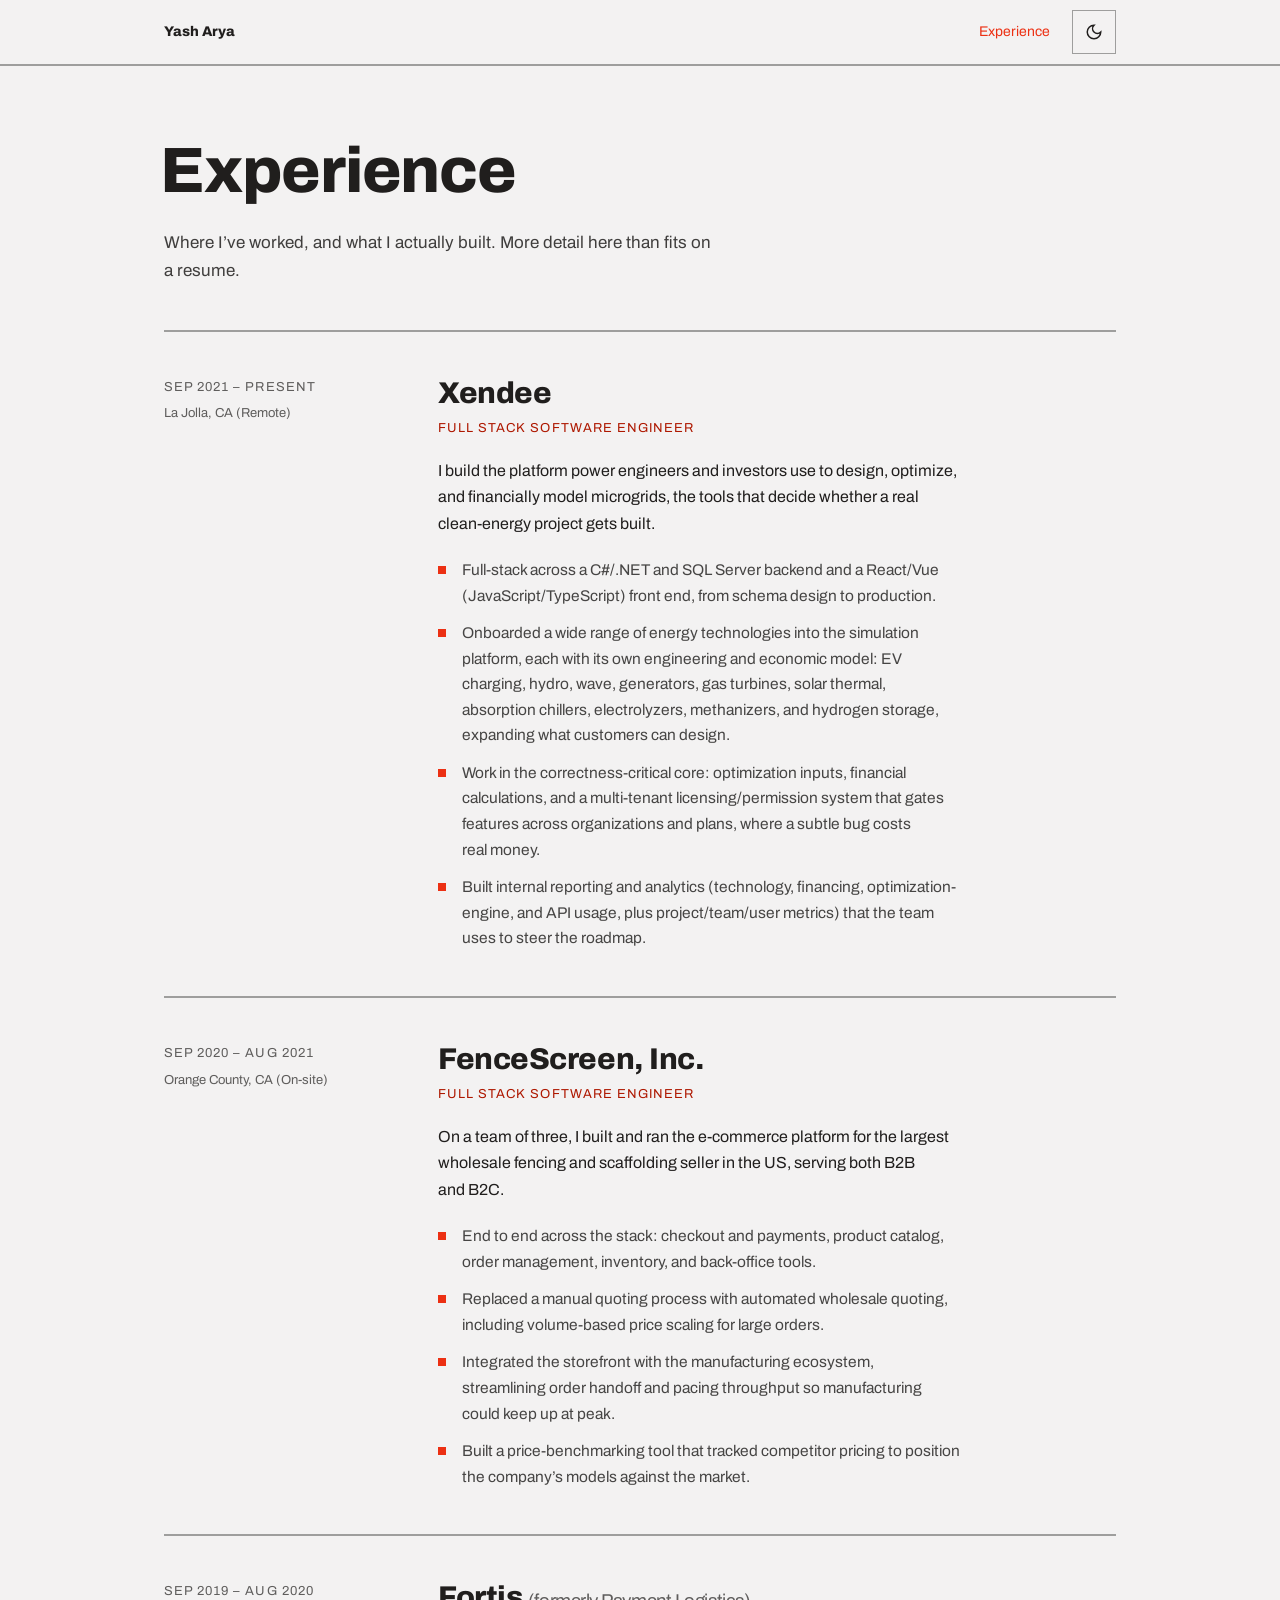
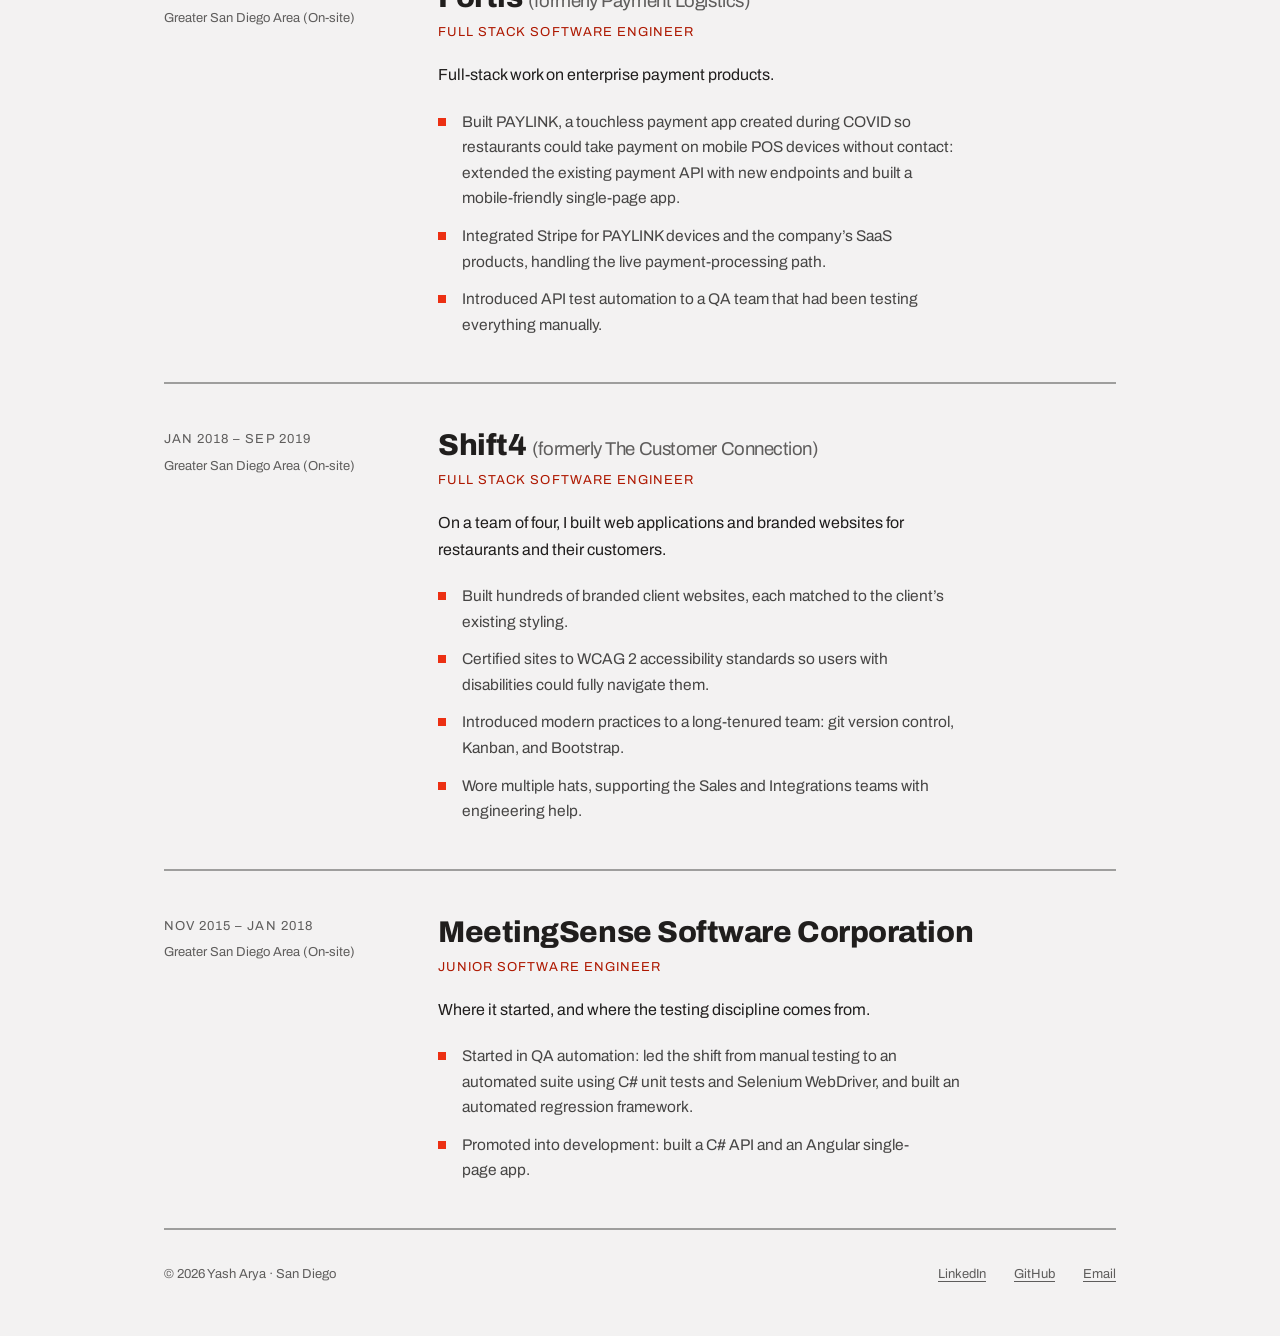
==== commit 7e3a5eb1: "Deploy config and README.md update" ====
--- a/experience.html
+++ b/experience.html
@@ -117,7 +117,7 @@
       </div>
       <div class="xp-body">
         <h2>MeetingSense Software Corporation</h2>
-        <p class="xp-role">Software Engineer</p>
+        <p class="xp-role">Junior Software Engineer</p>
         <p class="xp-summary">Where it started, and where the testing discipline comes from.</p>
         <ul class="xp-list">
           <li>Started in QA automation: led the shift from manual testing to an automated suite using C# unit tests and Selenium WebDriver, and built an automated regression framework.</li>
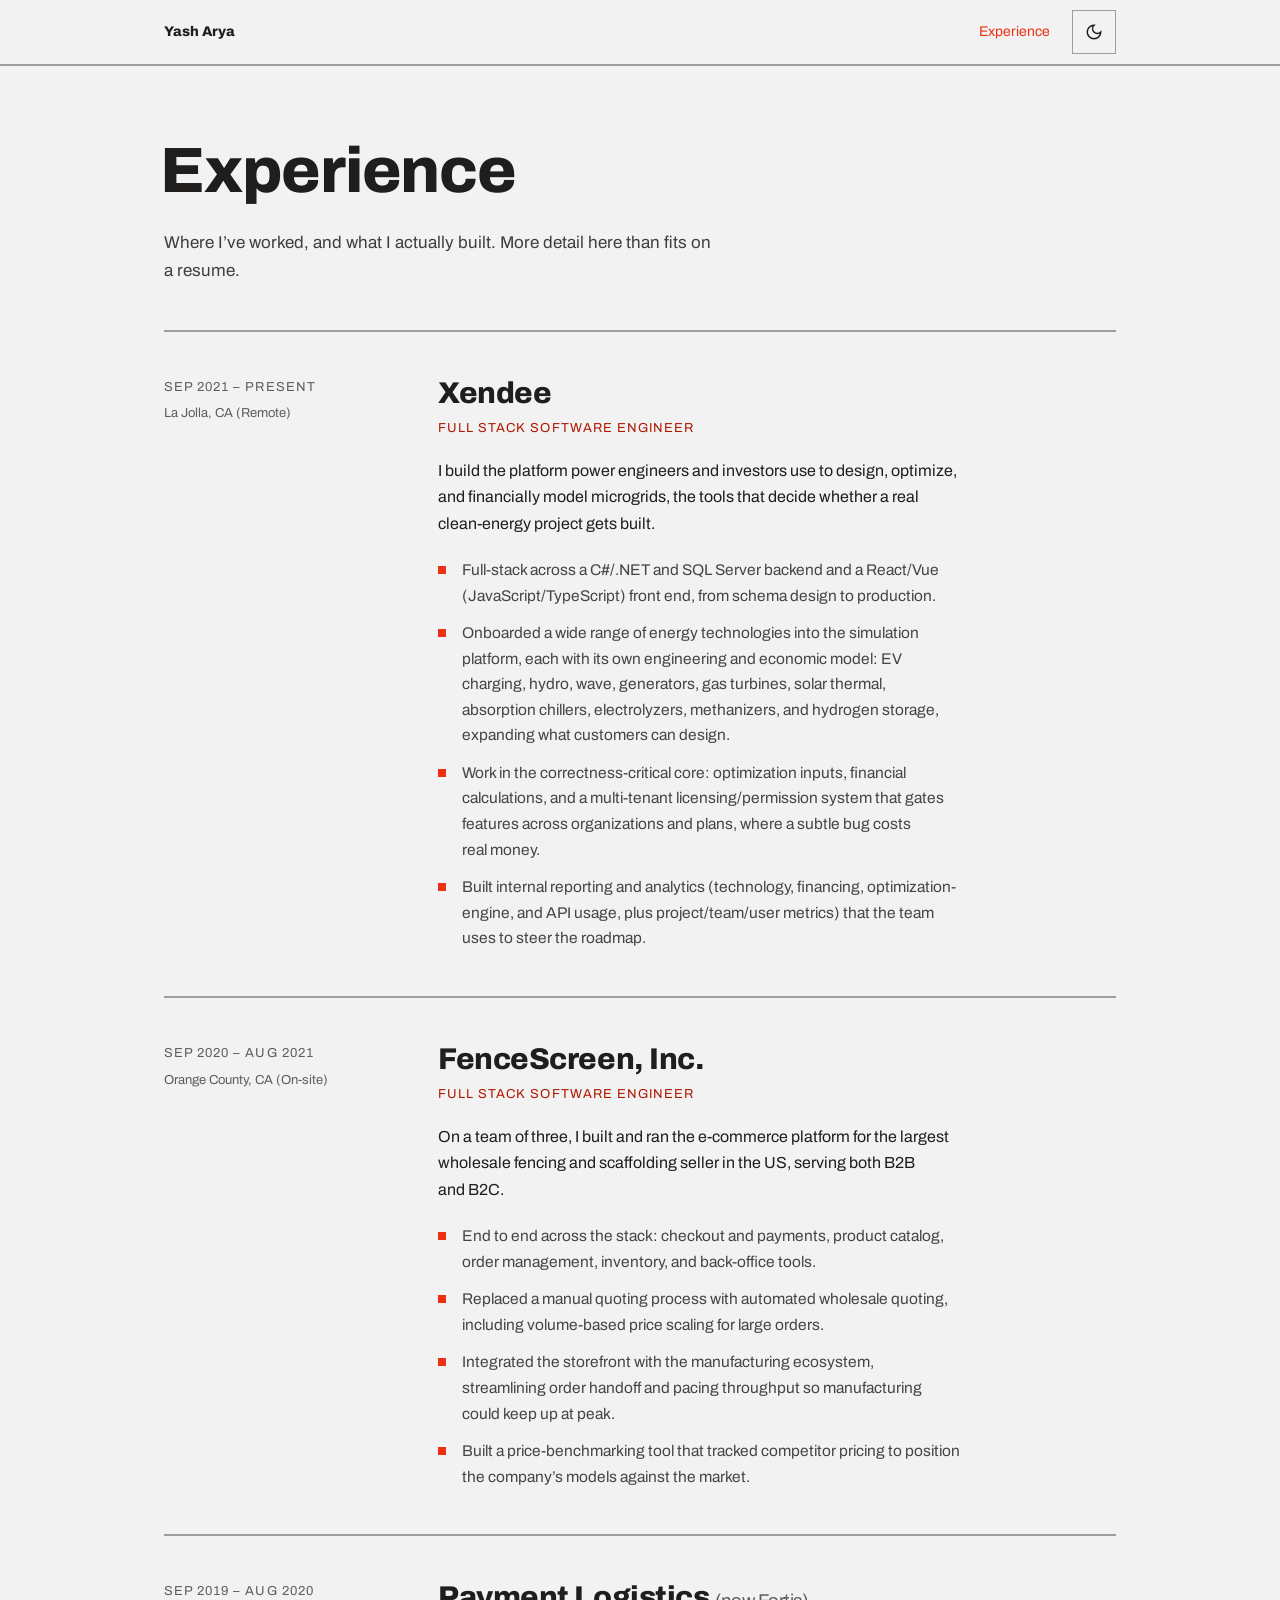
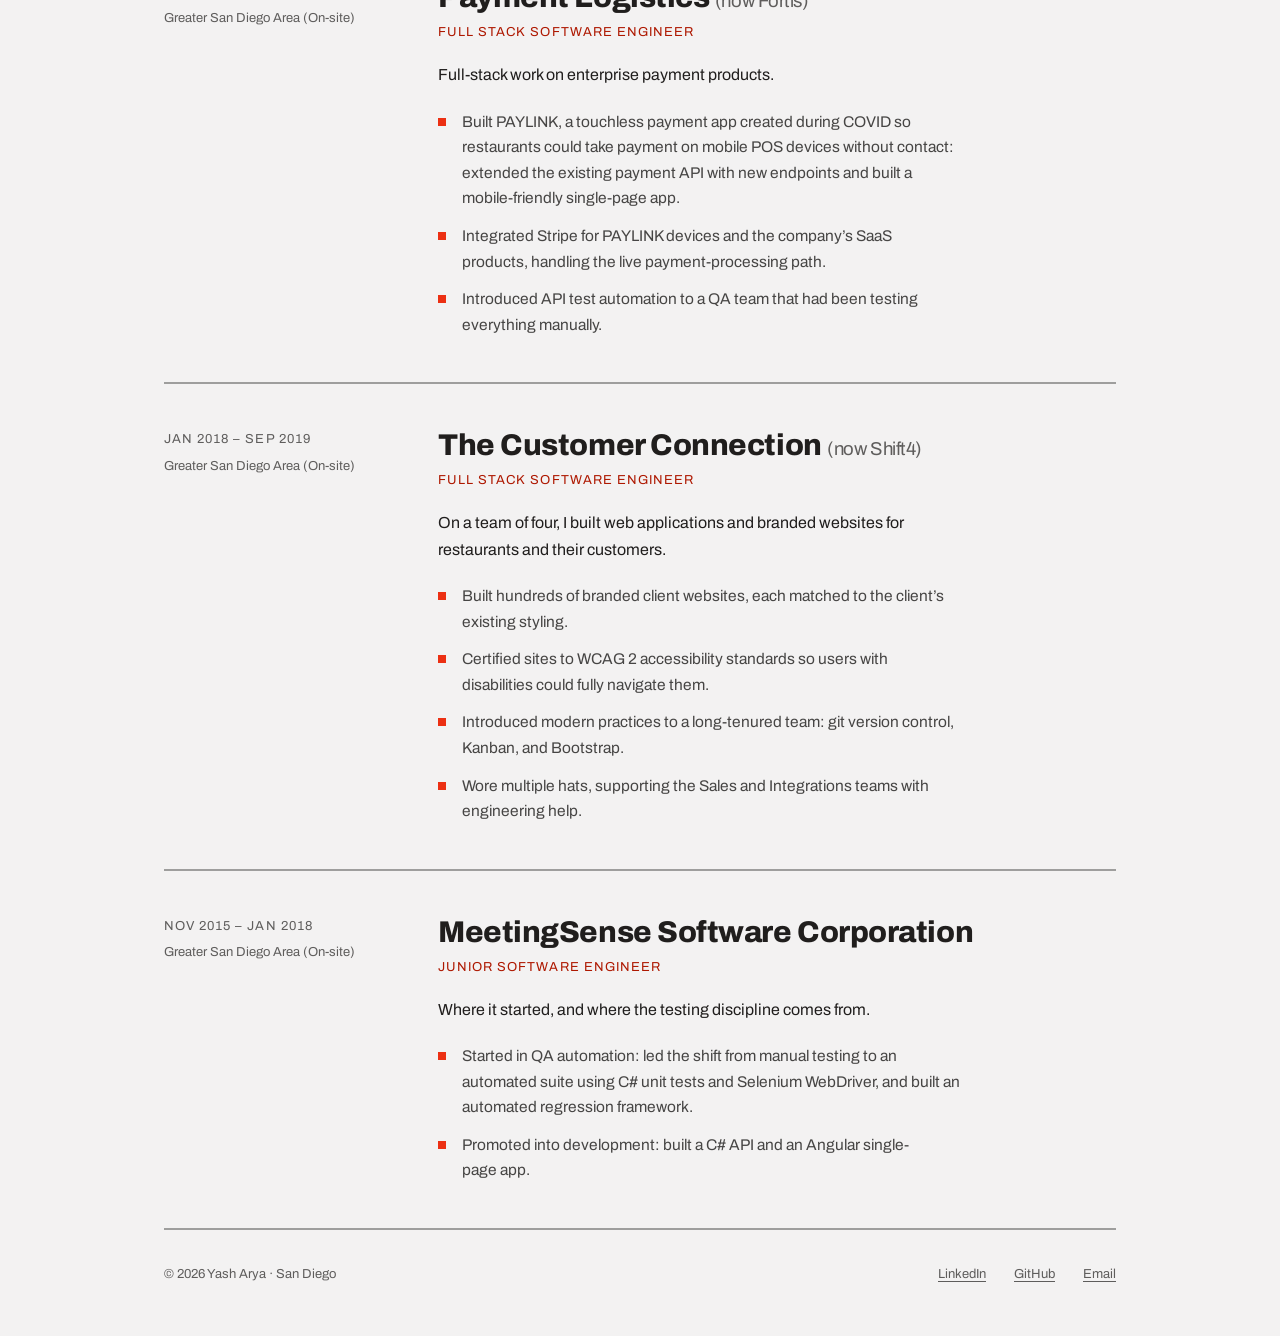
==== commit 25f3a4a7: "Use tenure-accurate company names on experience page List the company that actually employed me duri" ====
--- a/experience.html
+++ b/experience.html
@@ -4,7 +4,7 @@
 <meta charset="utf-8">
 <meta name="viewport" content="width=device-width, initial-scale=1">
 <title>Experience - Yash Arya</title>
-<meta name="description" content="Where Yash Arya has worked, and what he actually built: Xendee, FenceScreen, Fortis, Shift4, and MeetingSense. More detail than fits on a resume.">
+<meta name="description" content="Where Yash Arya has worked, and what he actually built: Xendee, FenceScreen, Payment Logistics (now Fortis), The Customer Connection (now Shift4), and MeetingSense.">
 <meta property="og:title" content="Experience - Yash Arya">
 <meta property="og:description" content="Where Yash Arya has worked, and what he actually built. More detail than fits on a resume.">
 <meta property="og:type" content="website">
@@ -75,13 +75,13 @@
       </div>
     </article>
 
-    <article class="xp-entry" aria-label="Fortis (formerly Payment Logistics)">
+    <article class="xp-entry" aria-label="Payment Logistics (now Fortis)">
       <div class="xp-meta">
         <p class="xp-date">Sep 2019 &ndash; Aug 2020</p>
         <p class="xp-loc">Greater San Diego Area (On-site)</p>
       </div>
       <div class="xp-body">
-        <h2>Fortis <span class="xp-note">(formerly Payment Logistics)</span></h2>
+        <h2>Payment Logistics <span class="xp-note">(now Fortis)</span></h2>
         <p class="xp-role">Full Stack Software Engineer</p>
         <p class="xp-summary">Full-stack work on enterprise payment products.</p>
         <ul class="xp-list">
@@ -92,13 +92,13 @@
       </div>
     </article>
 
-    <article class="xp-entry" aria-label="Shift4 (formerly Payment Logistics)">
+    <article class="xp-entry" aria-label="The Customer Connection (now Shift4)">
       <div class="xp-meta">
         <p class="xp-date">Jan 2018 &ndash; Sep 2019</p>
         <p class="xp-loc">Greater San Diego Area (On-site)</p>
       </div>
       <div class="xp-body">
-        <h2>Shift4 <span class="xp-note">(formerly The Customer Connection)</span></h2>
+        <h2>The Customer Connection <span class="xp-note">(now Shift4)</span></h2>
         <p class="xp-role">Full Stack Software Engineer</p>
         <p class="xp-summary">On a team of four, I built web applications and branded websites for restaurants and their customers.</p>
         <ul class="xp-list">
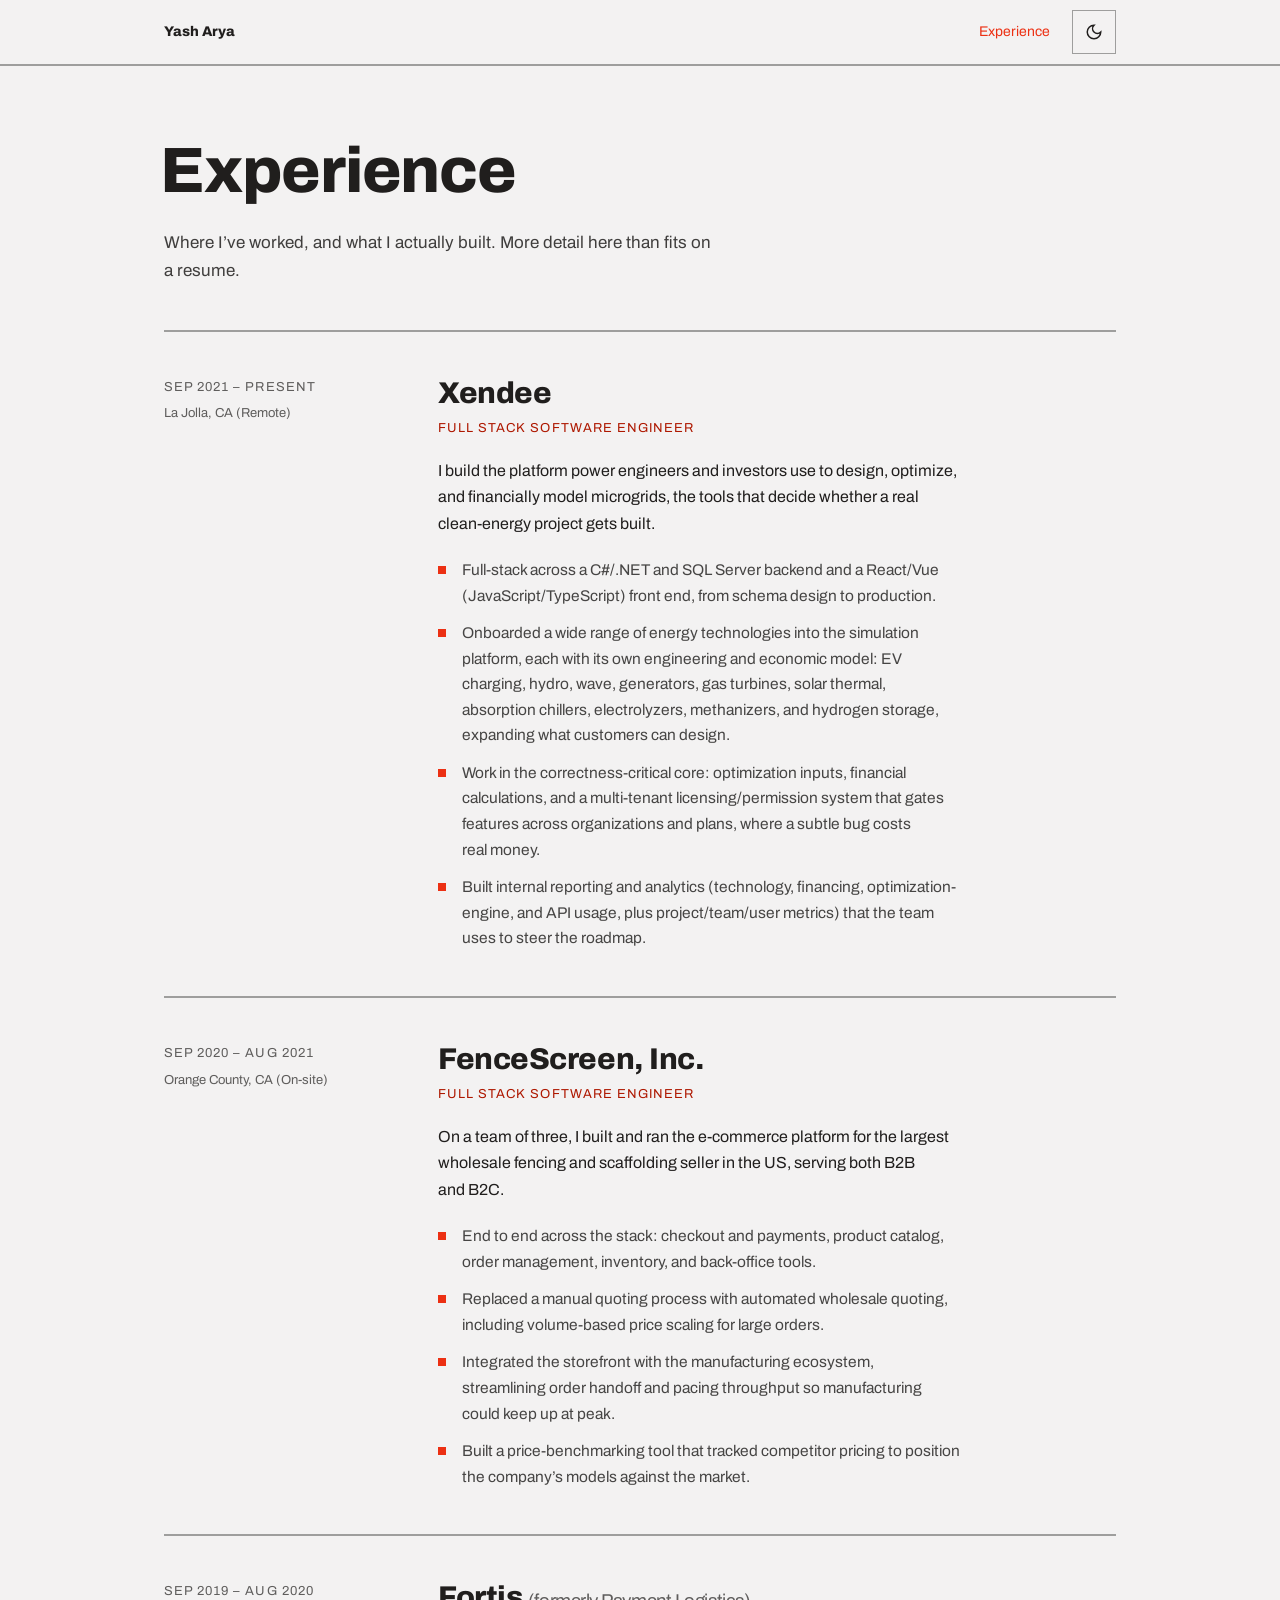
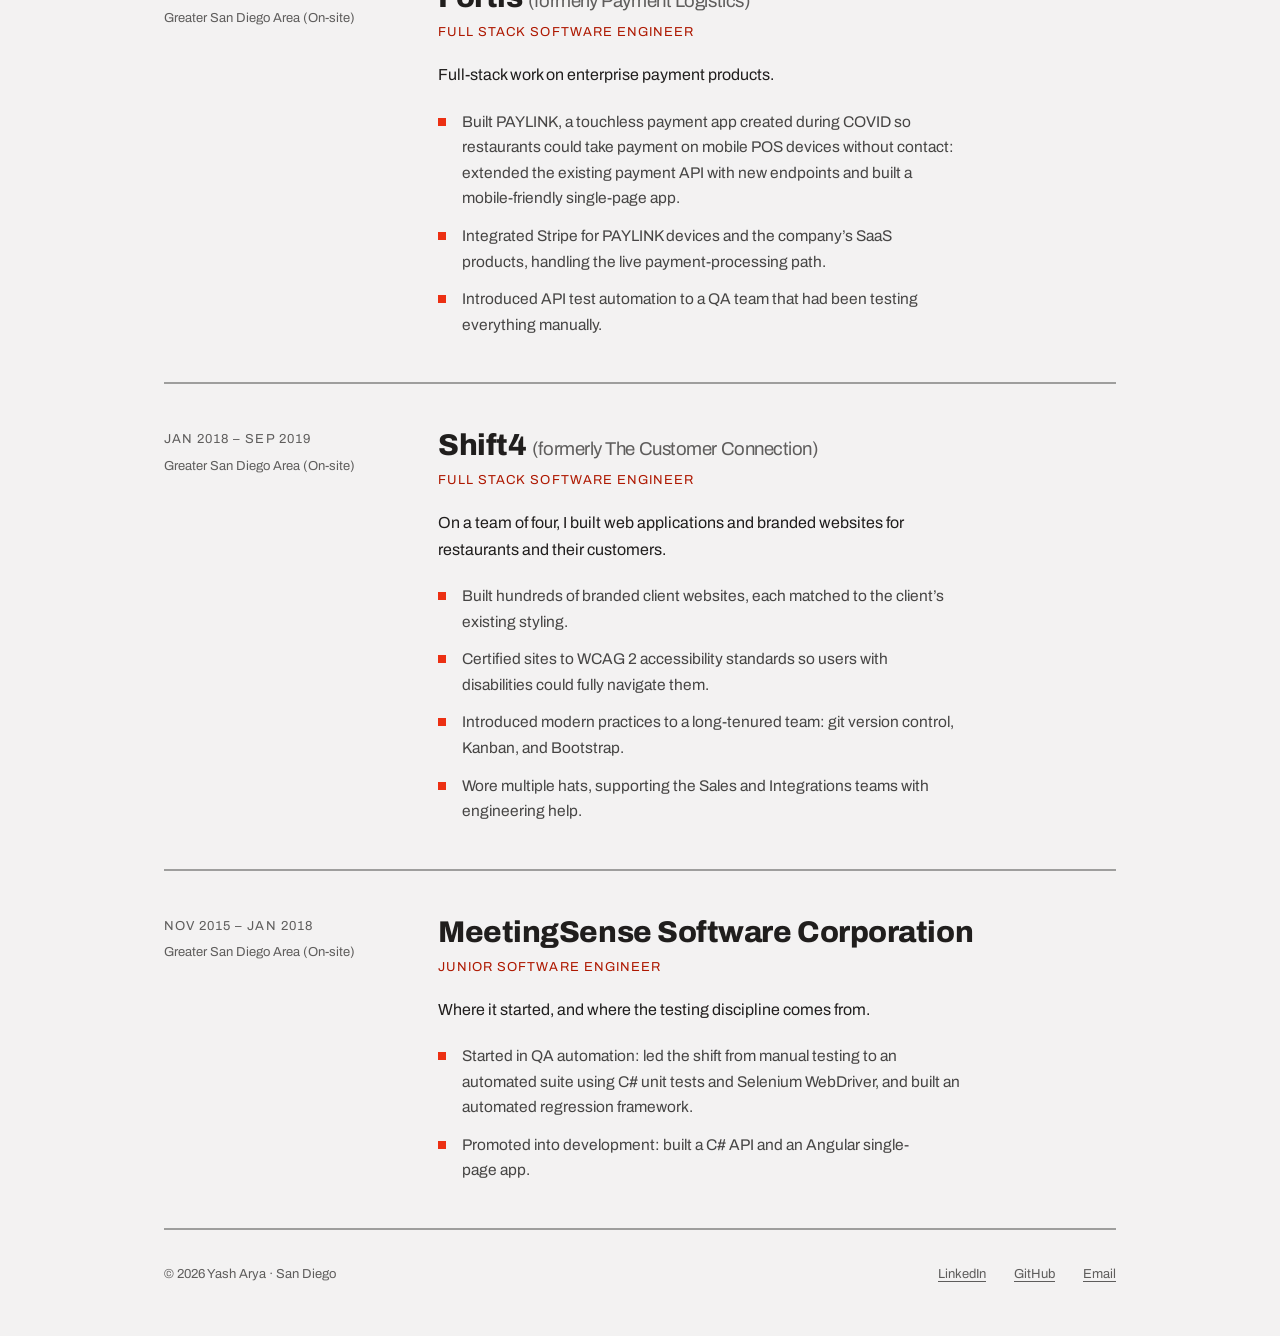
==== commit 97cbf101: "Lead with acquirer company names to match LinkedIn Site leads with Fortis and Shift4 (matching Linke" ====
--- a/experience.html
+++ b/experience.html
@@ -4,7 +4,7 @@
 <meta charset="utf-8">
 <meta name="viewport" content="width=device-width, initial-scale=1">
 <title>Experience - Yash Arya</title>
-<meta name="description" content="Where Yash Arya has worked, and what he actually built: Xendee, FenceScreen, Payment Logistics (now Fortis), The Customer Connection (now Shift4), and MeetingSense.">
+<meta name="description" content="Where Yash Arya has worked, and what he actually built: Xendee, FenceScreen, Fortis (formerly Payment Logistics), Shift4 (formerly The Customer Connection), and MeetingSense.">
 <meta property="og:title" content="Experience - Yash Arya">
 <meta property="og:description" content="Where Yash Arya has worked, and what he actually built. More detail than fits on a resume.">
 <meta property="og:type" content="website">
@@ -75,13 +75,13 @@
       </div>
     </article>
 
-    <article class="xp-entry" aria-label="Payment Logistics (now Fortis)">
+    <article class="xp-entry" aria-label="Fortis (formerly Payment Logistics)">
       <div class="xp-meta">
         <p class="xp-date">Sep 2019 &ndash; Aug 2020</p>
         <p class="xp-loc">Greater San Diego Area (On-site)</p>
       </div>
       <div class="xp-body">
-        <h2>Payment Logistics <span class="xp-note">(now Fortis)</span></h2>
+        <h2>Fortis <span class="xp-note">(formerly Payment Logistics)</span></h2>
         <p class="xp-role">Full Stack Software Engineer</p>
         <p class="xp-summary">Full-stack work on enterprise payment products.</p>
         <ul class="xp-list">
@@ -92,13 +92,13 @@
       </div>
     </article>
 
-    <article class="xp-entry" aria-label="The Customer Connection (now Shift4)">
+    <article class="xp-entry" aria-label="Shift4 (formerly The Customer Connection)">
       <div class="xp-meta">
         <p class="xp-date">Jan 2018 &ndash; Sep 2019</p>
         <p class="xp-loc">Greater San Diego Area (On-site)</p>
       </div>
       <div class="xp-body">
-        <h2>The Customer Connection <span class="xp-note">(now Shift4)</span></h2>
+        <h2>Shift4 <span class="xp-note">(formerly The Customer Connection)</span></h2>
         <p class="xp-role">Full Stack Software Engineer</p>
         <p class="xp-summary">On a team of four, I built web applications and branded websites for restaurants and their customers.</p>
         <ul class="xp-list">
